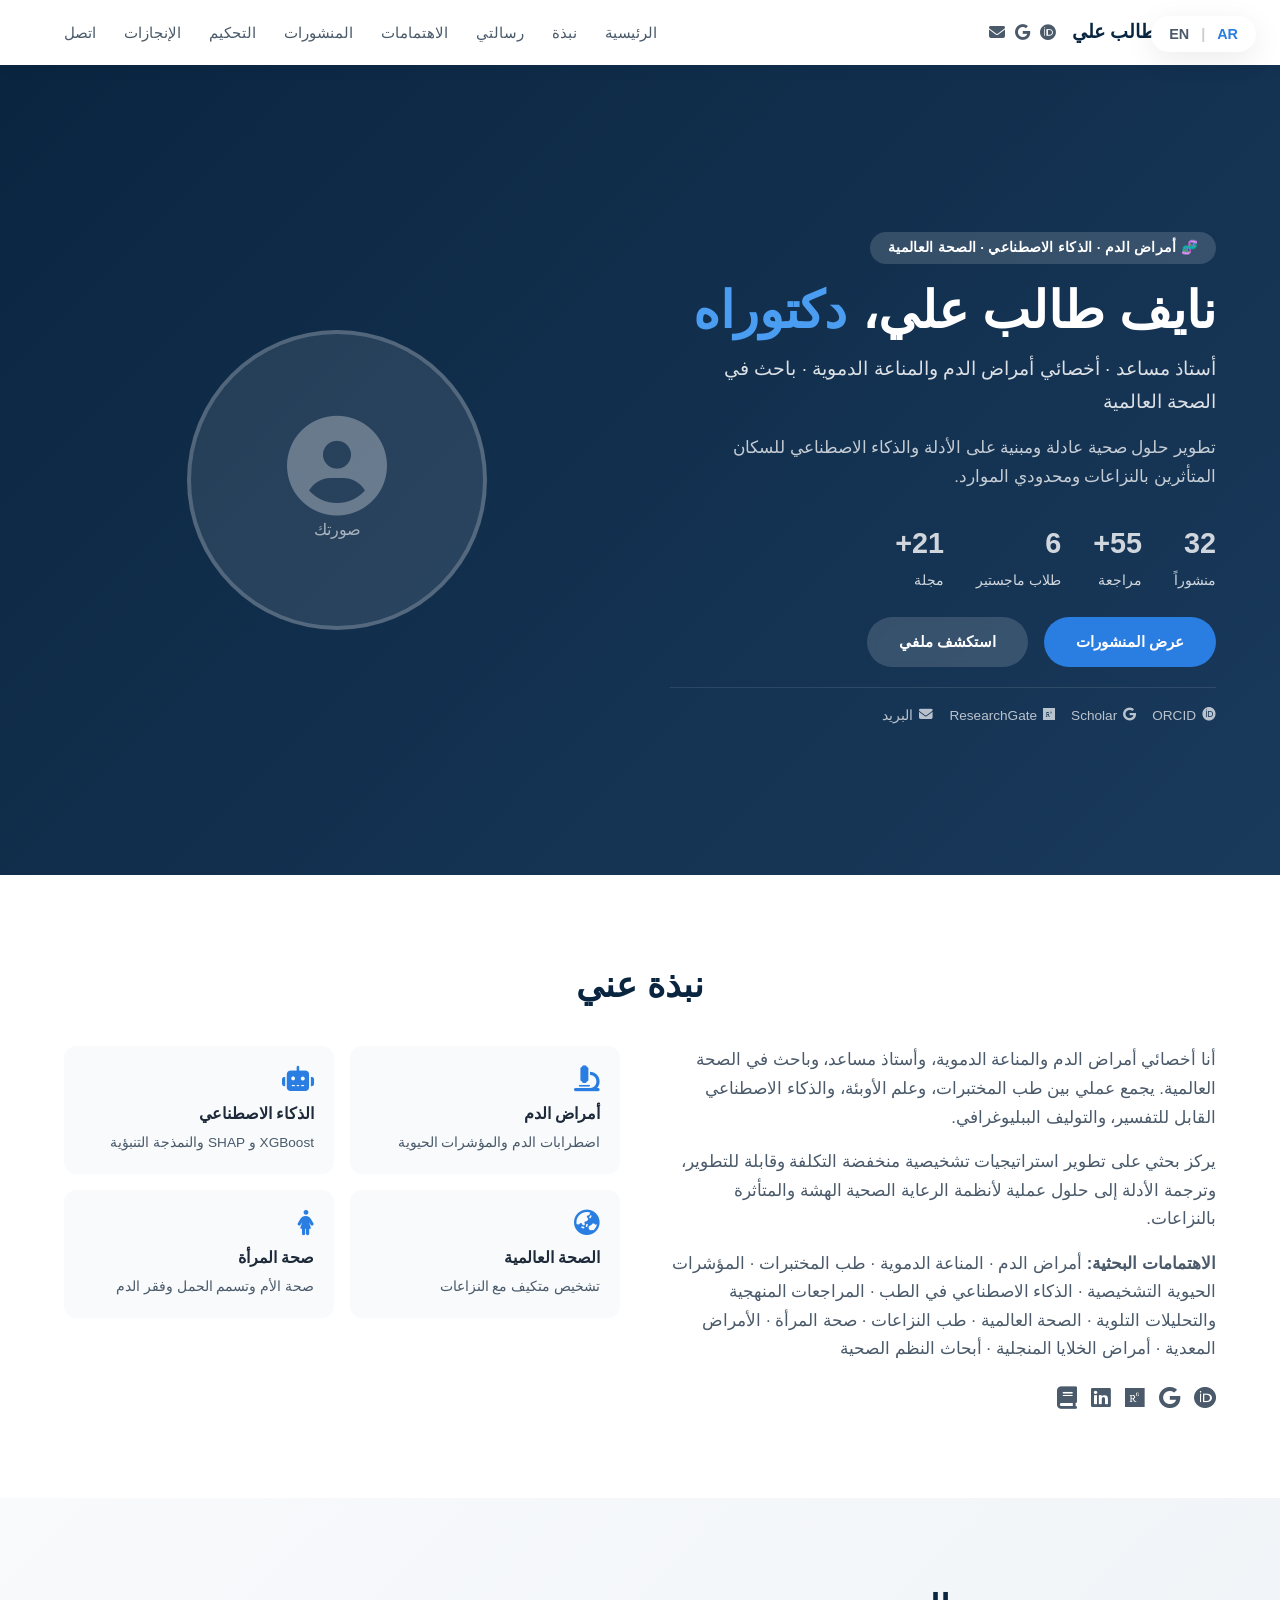
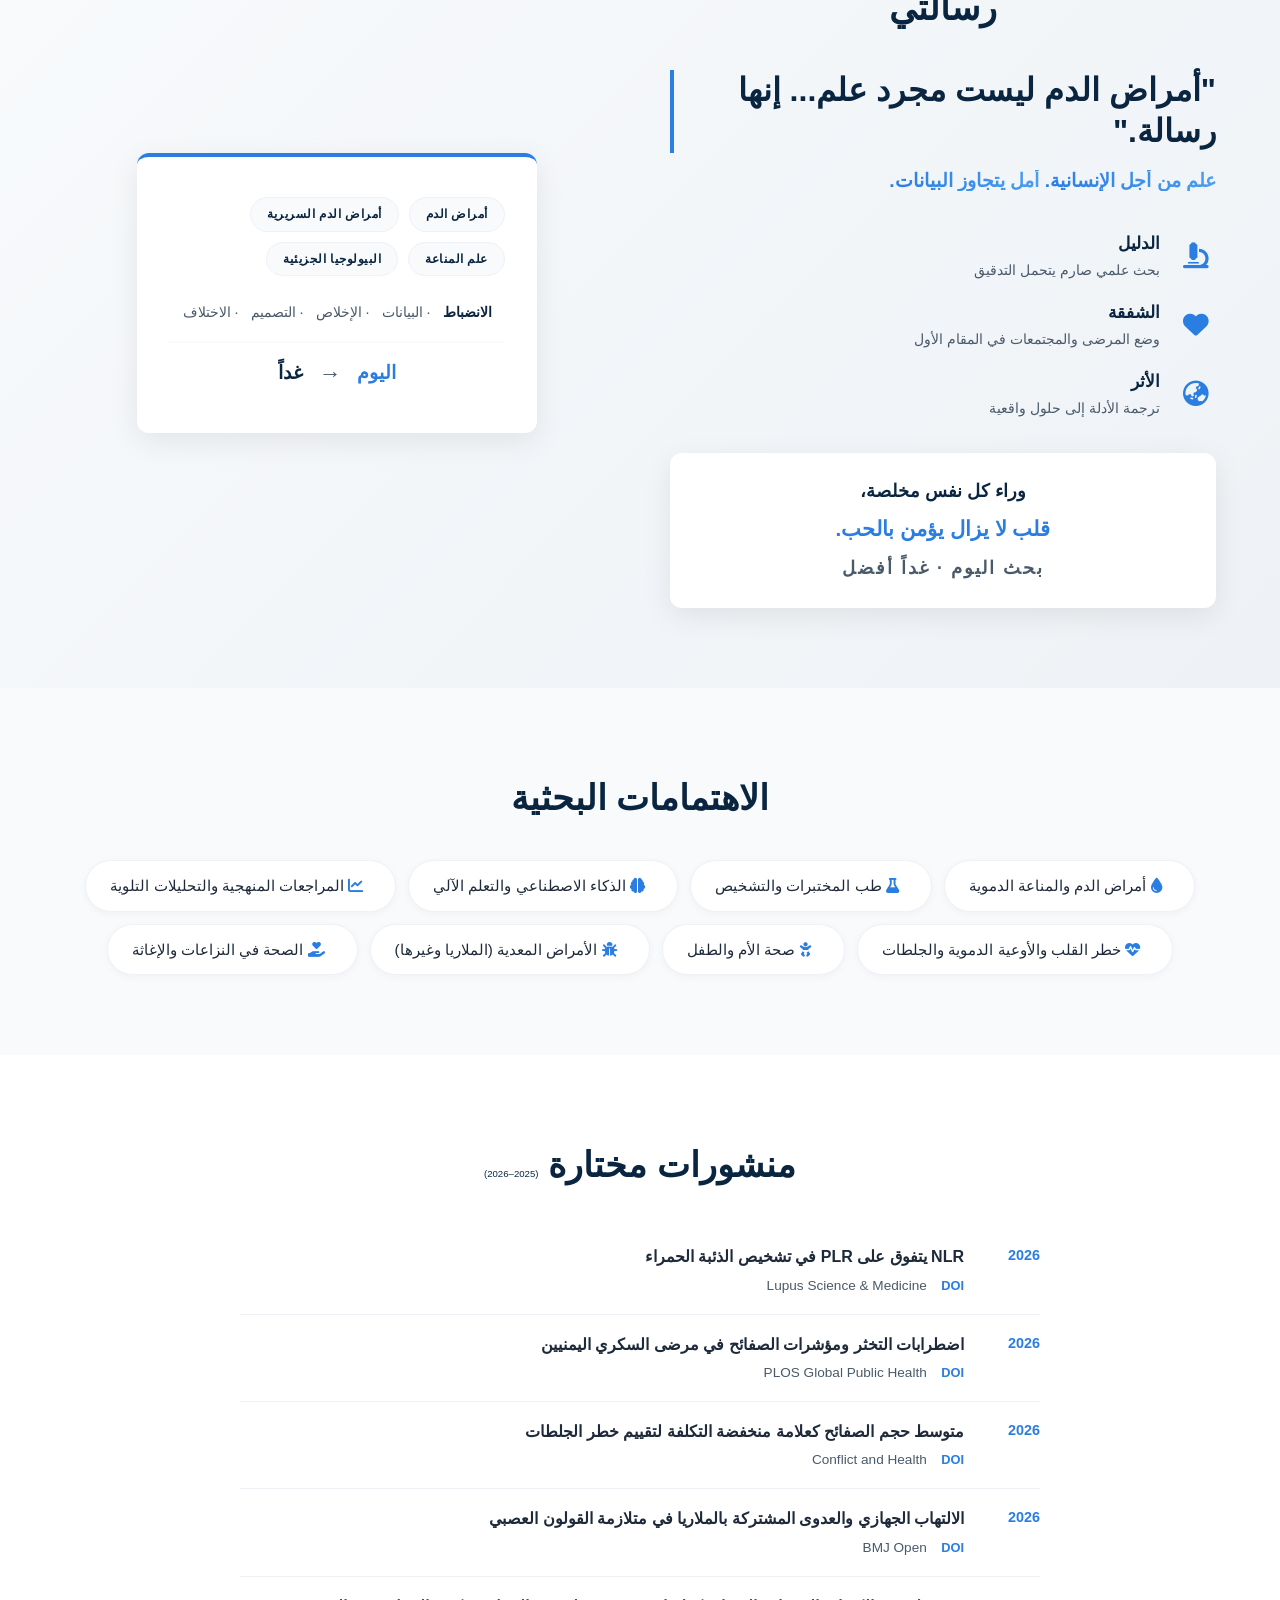
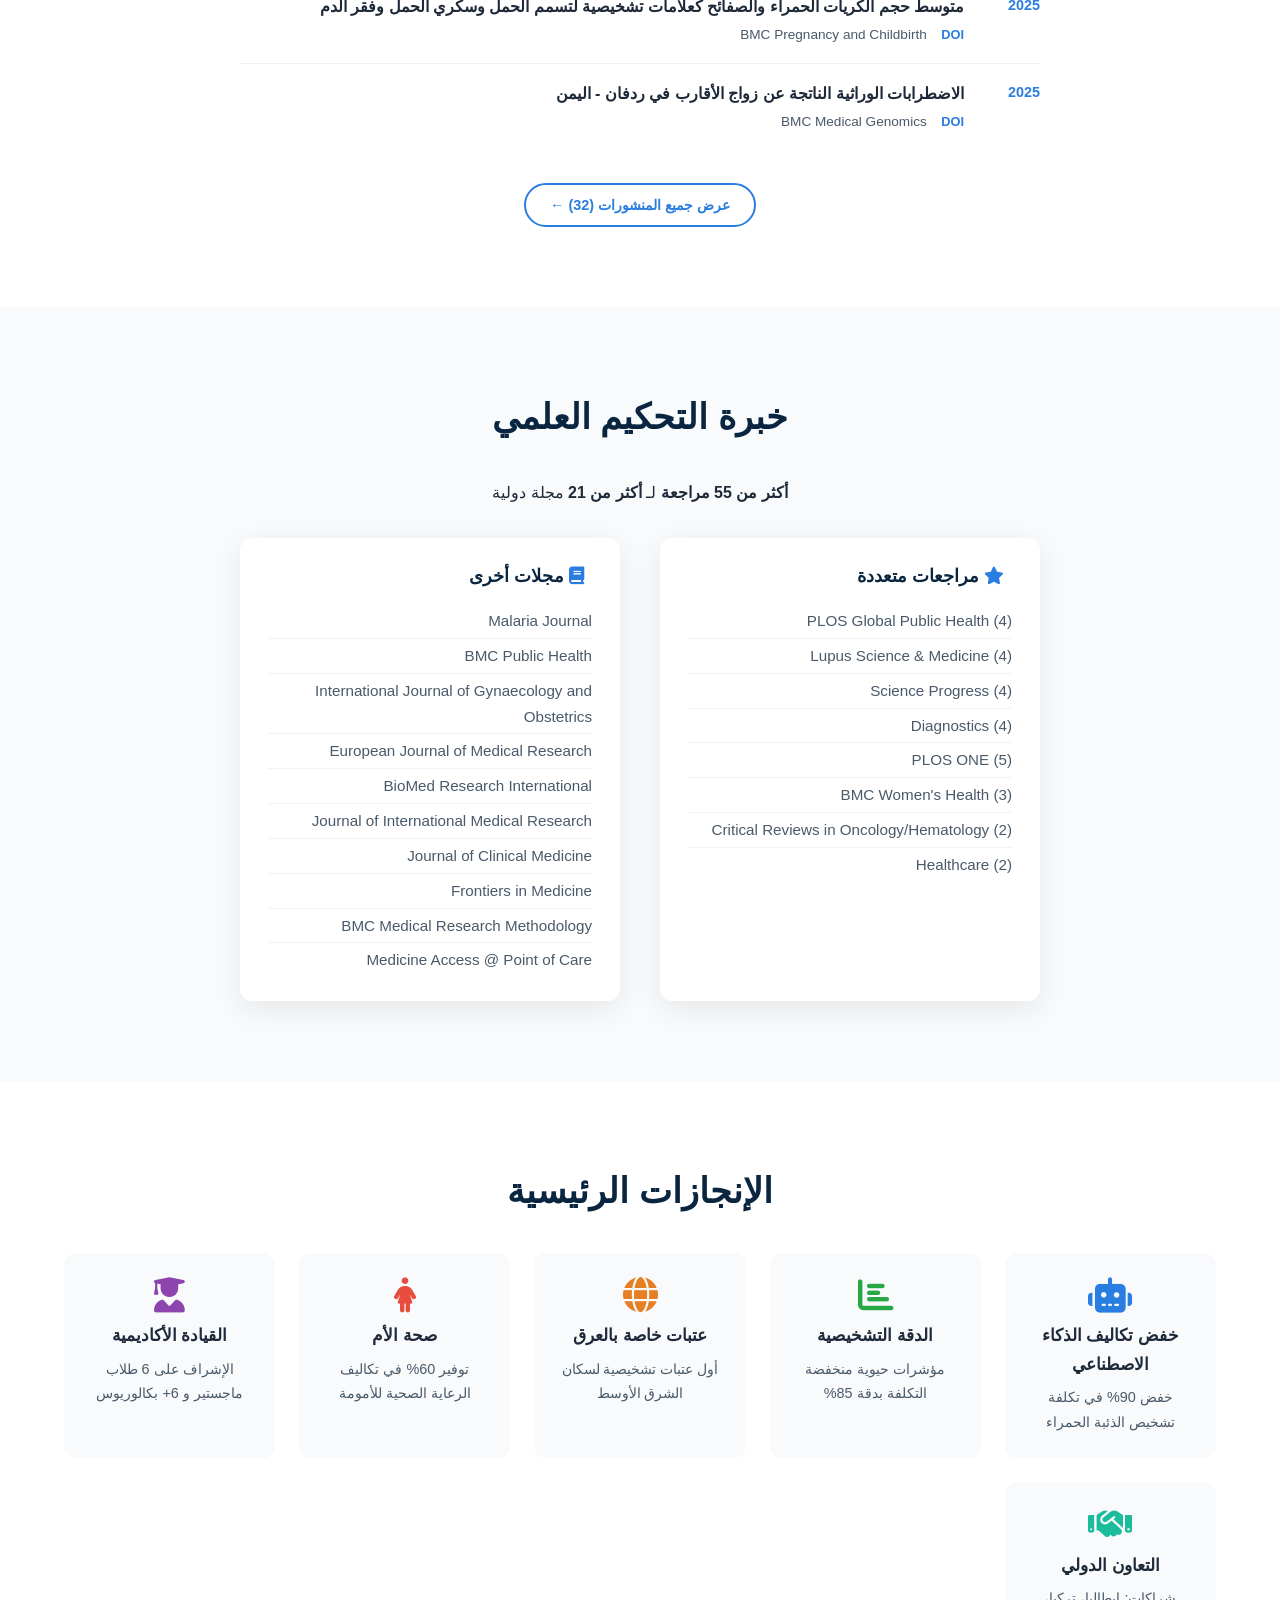
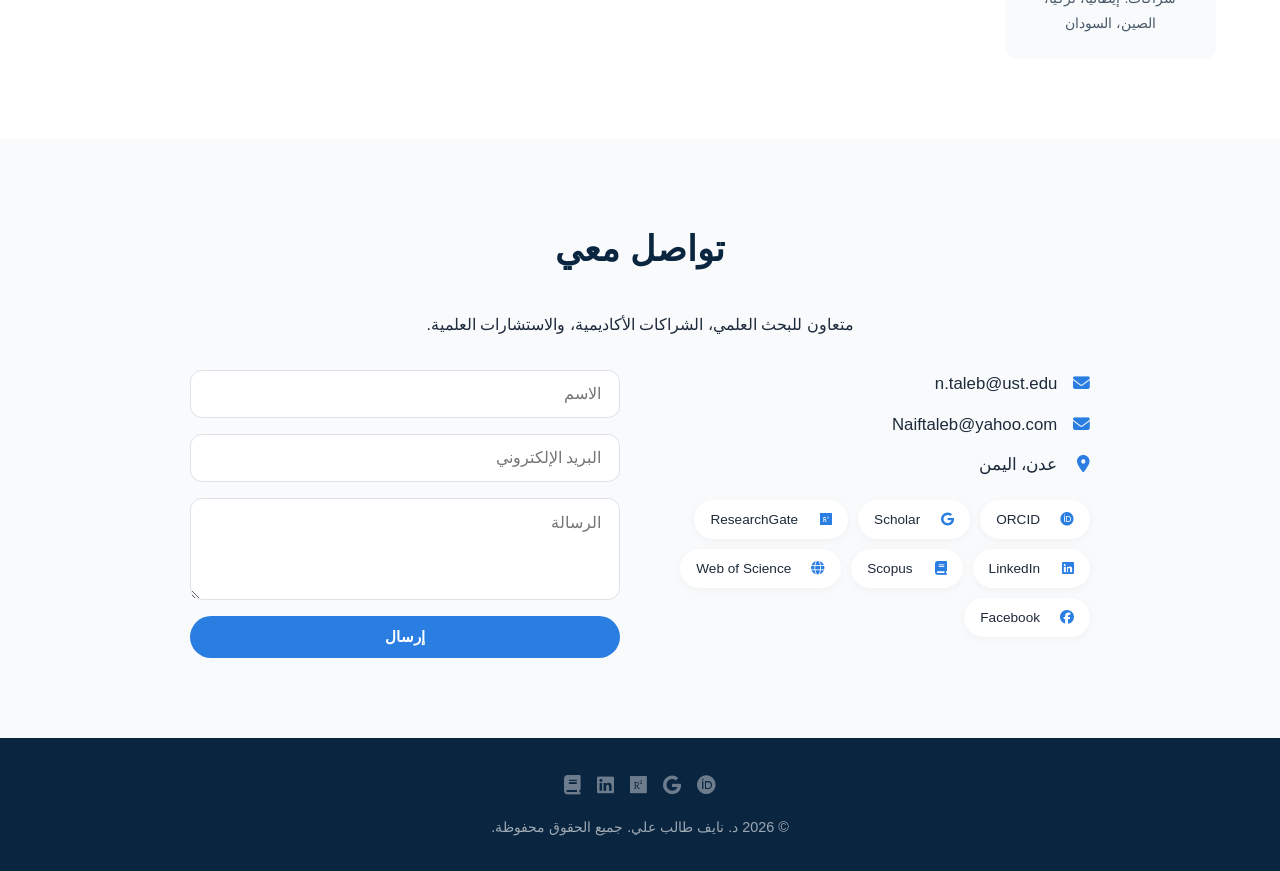
==== ar.html @ 40122215 "Add files via upload" ====
<!DOCTYPE html>
<html lang="ar" dir="rtl">
<head>
    <meta charset="UTF-8" />
    <meta name="viewport" content="width=device-width, initial-scale=1.0"/>
    <title>د. نايف طالب علي | أمراض الدم والذكاء الاصطناعي</title>
    <meta name="description" content="د. نايف طالب علي - أستاذ مساعد، أخصائي أمراض الدم والمناعة الدموية، باحث في الصحة العالمية."/>
    <meta name="keywords" content="أمراض الدم, المناعة الدموية, الذكاء الاصطناعي في الطب, الصحة العالمية, اليمن, طب النزاعات, طب المختبرات"/>
    <link rel="canonical" href="https://naiftalebali.github.io/ar.html"/>
    
    <!-- Font Awesome -->
    <link rel="stylesheet" href="https://cdnjs.cloudflare.com/ajax/libs/font-awesome/6.5.0/css/all.min.css"/>
    <!-- Google Fonts - Arabic -->
    <link href="https://fonts.googleapis.com/css2?family=Cairo:wght@300;400;600;700;800&display=swap" rel="stylesheet"/>
    <link rel="stylesheet" href="style.css"/>
</head>
<body>

    <!-- ===== LANGUAGE SWITCHER ===== -->
    <div class="lang-switcher">
        <a href="index.html">EN</a>
        <span>|</span>
        <a href="ar.html" class="active">AR</a>
    </div>

    <!-- ===== NAVIGATION ===== -->
    <nav class="navbar">
        <div class="container">
            <div class="nav-logo">
                <span class="logo-text">د. نايف طالب علي</span>
                <div class="nav-quick-links">
                    <a href="https://orcid.org/0000-0002-2266-1569" target="_blank" rel="noopener noreferrer" title="ORCID">
                        <i class="fab fa-orcid"></i>
                    </a>
                    <a href="https://scholar.google.com/citations?user=U0sQ_WUAAAJ" target="_blank" rel="noopener noreferrer" title="Google Scholar">
                        <i class="fab fa-google"></i>
                    </a>
                    <a href="mailto:n.taleb@ust.edu" title="البريد الإلكتروني">
                        <i class="fas fa-envelope"></i>
                    </a>
                </div>
            </div>
            <ul class="nav-menu" id="navMenu">
                <li><a href="#home">الرئيسية</a></li>
                <li><a href="#about">نبذة</a></li>
                <li><a href="#mission">رسالتي</a></li>
                <li><a href="#research">الاهتمامات</a></li>
                <li><a href="#publications">المنشورات</a></li>
                <li><a href="#reviewing">التحكيم</a></li>
                <li><a href="#achievements">الإنجازات</a></li>
                <li><a href="#contact">اتصل</a></li>
            </ul>
            <div class="hamburger" id="hamburger">
                <span></span><span></span><span></span>
            </div>
        </div>
    </nav>

    <!-- ===== HERO ===== -->
    <section id="home" class="hero">
        <div class="container hero-grid">
            <div class="hero-text">
                <p class="hero-badge">🧬 أمراض الدم · الذكاء الاصطناعي · الصحة العالمية</p>
                <h1>نايف طالب علي، <span>دكتوراه</span></h1>
                <p class="hero-subtitle">
                    أستاذ مساعد · أخصائي أمراض الدم والمناعة الدموية · باحث في الصحة العالمية
                </p>
                <p class="hero-description">
                    تطوير حلول صحية عادلة ومبنية على الأدلة والذكاء الاصطناعي للسكان المتأثرين بالنزاعات ومحدودي الموارد.
                </p>
                <div class="hero-stats">
                    <div><span>32</span> منشوراً</div>
                    <div><span>55+</span> مراجعة</div>
                    <div><span>6</span> طلاب ماجستير</div>
                    <div><span>21+</span> مجلة</div>
                </div>
                <div class="hero-buttons">
                    <a href="#publications" class="btn btn-primary">عرض المنشورات</a>
                    <a href="#about" class="btn btn-secondary">استكشف ملفي</a>
                </div>
                <!-- Quick Social Links in Hero -->
                <div class="hero-social">
                    <a href="https://orcid.org/0000-0002-2266-1569" target="_blank" rel="noopener noreferrer" title="ORCID">
                        <i class="fab fa-orcid"></i> ORCID
                    </a>
                    <a href="https://scholar.google.com/citations?user=U0sQ_WUAAAJ" target="_blank" rel="noopener noreferrer" title="Google Scholar">
                        <i class="fab fa-google"></i> Scholar
                    </a>
                    <a href="https://www.researchgate.net/profile/Naif-Ali-13" target="_blank" rel="noopener noreferrer" title="ResearchGate">
                        <i class="fab fa-researchgate"></i> ResearchGate
                    </a>
                    <a href="mailto:n.taleb@ust.edu" title="البريد الإلكتروني">
                        <i class="fas fa-envelope"></i> البريد
                    </a>
                </div>
            </div>
            <div class="hero-image">
                <div class="profile-placeholder">
                    <i class="fas fa-user-circle"></i>
                    <p>صورتك</p>
                </div>
            </div>
        </div>
    </section>

    <!-- ===== ABOUT ===== -->
    <section id="about" class="about">
        <div class="container">
            <h2 class="section-title">نبذة عني</h2>
            <div class="about-grid">
                <div class="about-text">
                    <p>
                        أنا أخصائي أمراض الدم والمناعة الدموية، وأستاذ مساعد، وباحث في الصحة العالمية. يجمع عملي بين طب المختبرات، وعلم الأوبئة، والذكاء الاصطناعي القابل للتفسير، والتوليف الببليوغرافي.
                    </p>
                    <p>
                        يركز بحثي على تطوير استراتيجيات تشخيصية منخفضة التكلفة وقابلة للتطوير، وترجمة الأدلة إلى حلول عملية لأنظمة الرعاية الصحية الهشة والمتأثرة بالنزاعات.
                    </p>
                    <p>
                        <strong>الاهتمامات البحثية:</strong> أمراض الدم · المناعة الدموية · طب المختبرات · المؤشرات الحيوية التشخيصية · الذكاء الاصطناعي في الطب · المراجعات المنهجية والتحليلات التلوية · الصحة العالمية · طب النزاعات · صحة المرأة · الأمراض المعدية · أمراض الخلايا المنجلية · أبحاث النظم الصحية
                    </p>
                    <div class="about-social">
                        <a href="https://orcid.org/0000-0002-2266-1569" target="_blank" rel="noopener noreferrer"><i class="fab fa-orcid"></i></a>
                        <a href="https://scholar.google.com/citations?user=U0sQ_WUAAAJ" target="_blank" rel="noopener noreferrer"><i class="fab fa-google"></i></a>
                        <a href="https://www.researchgate.net/profile/Naif-Ali-13" target="_blank" rel="noopener noreferrer"><i class="fab fa-researchgate"></i></a>
                        <a href="https://www.linkedin.com/in/dr-naif-taleb-ali-556918141/" target="_blank" rel="noopener noreferrer"><i class="fab fa-linkedin"></i></a>
                        <a href="https://www.scopus.com/authid/detail.uri?authorId=59981699200" target="_blank" rel="noopener noreferrer"><i class="fas fa-book"></i></a>
                    </div>
                </div>
                <div class="about-cards">
                    <div class="card"><i class="fas fa-microscope"></i><h4>أمراض الدم</h4><p>اضطرابات الدم والمؤشرات الحيوية</p></div>
                    <div class="card"><i class="fas fa-robot"></i><h4>الذكاء الاصطناعي</h4><p>XGBoost و SHAP والنمذجة التنبؤية</p></div>
                    <div class="card"><i class="fas fa-globe-asia"></i><h4>الصحة العالمية</h4><p>تشخيص متكيف مع النزاعات</p></div>
                    <div class="card"><i class="fas fa-female"></i><h4>صحة المرأة</h4><p>صحة الأم وتسمم الحمل وفقر الدم</p></div>
                </div>
            </div>
        </div>
    </section>

    <!-- ===== MISSION SECTION - ARABIC ===== -->
    <section id="mission" class="mission">
        <div class="container">
            <div class="mission-grid">
                <div class="mission-text">
                    <h2 class="section-title">رسالتي</h2>
                    <div class="mission-quote">
                        <blockquote>
                            "أمراض الدم ليست مجرد علم... إنها رسالة."
                        </blockquote>
                        <p class="mission-sub">
                            <span class="highlight">علم من أجل الإنسانية.</span> 
                            <span class="highlight">أمل يتجاوز البيانات.</span>
                        </p>
                    </div>
                    <div class="mission-values">
                        <div class="value-item">
                            <i class="fas fa-microscope"></i>
                            <div>
                                <h4>الدليل</h4>
                                <p>بحث علمي صارم يتحمل التدقيق</p>
                            </div>
                        </div>
                        <div class="value-item">
                            <i class="fas fa-heart"></i>
                            <div>
                                <h4>الشفقة</h4>
                                <p>وضع المرضى والمجتمعات في المقام الأول</p>
                            </div>
                        </div>
                        <div class="value-item">
                            <i class="fas fa-globe-asia"></i>
                            <div>
                                <h4>الأثر</h4>
                                <p>ترجمة الأدلة إلى حلول واقعية</p>
                            </div>
                        </div>
                    </div>
                    <div class="mission-core">
                        <h4>وراء كل نفس مخلصة،</h4>
                        <p class="core-message">قلب لا يزال يؤمن بالحب.</p>
                        <p class="core-tagline"><strong>بحث اليوم · غداً أفضل</strong></p>
                    </div>
                </div>
                <div class="mission-image">
                    <div class="mission-card">
                        <div class="mission-keywords">
                            <span class="keyword">أمراض الدم</span>
                            <span class="keyword">أمراض الدم السريرية</span>
                            <span class="keyword">علم المناعة</span>
                            <span class="keyword">البيولوجيا الجزيئية</span>
                        </div>
                        <div class="mission-principles">
                            <div class="principle-group">
                                <span>الانضباط</span>
                                <span>· البيانات</span>
                                <span>· الإخلاص</span>
                                <span>· التصميم</span>
                                <span>· الاختلاف</span>
                            </div>
                            <div class="principle-group today-tomorrow">
                                <span>اليوم</span>
                                <span>→</span>
                                <span>غداً</span>
                            </div>
                        </div>
                    </div>
                </div>
            </div>
        </div>
    </section>

    <!-- ===== RESEARCH INTERESTS ===== -->
    <section id="research" class="research">
        <div class="container">
            <h2 class="section-title">الاهتمامات البحثية</h2>
            <div class="research-grid">
                <div class="research-item"><i class="fas fa-tint"></i> أمراض الدم والمناعة الدموية</div>
                <div class="research-item"><i class="fas fa-flask"></i> طب المختبرات والتشخيص</div>
                <div class="research-item"><i class="fas fa-brain"></i> الذكاء الاصطناعي والتعلم الآلي</div>
                <div class="research-item"><i class="fas fa-chart-line"></i> المراجعات المنهجية والتحليلات التلوية</div>
                <div class="research-item"><i class="fas fa-heartbeat"></i> خطر القلب والأوعية الدموية والجلطات</div>
                <div class="research-item"><i class="fas fa-baby"></i> صحة الأم والطفل</div>
                <div class="research-item"><i class="fas fa-bug"></i> الأمراض المعدية (الملاريا وغيرها)</div>
                <div class="research-item"><i class="fas fa-hand-holding-heart"></i> الصحة في النزاعات والإغاثة</div>
            </div>
        </div>
    </section>

    <!-- ===== PUBLICATIONS ===== -->
    <section id="publications" class="publications">
        <div class="container">
            <h2 class="section-title">منشورات مختارة <span style="font-size:0.6rem; font-weight:400;">(2025–2026)</span></h2>
            <div class="pub-list">
                <div class="pub-item">
                    <span class="pub-year">2026</span>
                    <div class="pub-details">
                        <strong>NLR يتفوق على PLR في تشخيص الذئبة الحمراء</strong>
                        <span class="pub-journal">Lupus Science &amp; Medicine</span>
                        <a href="https://doi.org/10.1136/lupus-2025-001696" target="_blank" rel="noopener noreferrer">DOI</a>
                    </div>
                </div>
                <div class="pub-item">
                    <span class="pub-year">2026</span>
                    <div class="pub-details">
                        <strong>اضطرابات التخثر ومؤشرات الصفائح في مرضى السكري اليمنيين</strong>
                        <span class="pub-journal">PLOS Global Public Health</span>
                        <a href="https://doi.org/10.1371/journal.pgph.0005173" target="_blank" rel="noopener noreferrer">DOI</a>
                    </div>
                </div>
                <div class="pub-item">
                    <span class="pub-year">2026</span>
                    <div class="pub-details">
                        <strong>متوسط حجم الصفائح كعلامة منخفضة التكلفة لتقييم خطر الجلطات</strong>
                        <span class="pub-journal">Conflict and Health</span>
                        <a href="https://doi.org/10.1186/s13031-026-00754-9" target="_blank" rel="noopener noreferrer">DOI</a>
                    </div>
                </div>
                <div class="pub-item">
                    <span class="pub-year">2026</span>
                    <div class="pub-details">
                        <strong>الالتهاب الجهازي والعدوى المشتركة بالملاريا في متلازمة القولون العصبي</strong>
                        <span class="pub-journal">BMJ Open</span>
                        <a href="https://doi.org/10.1136/bmjopen-2026-116392" target="_blank" rel="noopener noreferrer">DOI</a>
                    </div>
                </div>
                <div class="pub-item">
                    <span class="pub-year">2025</span>
                    <div class="pub-details">
                        <strong>متوسط حجم الكريات الحمراء والصفائح كعلامات تشخيصية لتسمم الحمل وسكري الحمل وفقر الدم</strong>
                        <span class="pub-journal">BMC Pregnancy and Childbirth</span>
                        <a href="https://doi.org/10.1186/s12884-025-07802-x" target="_blank" rel="noopener noreferrer">DOI</a>
                    </div>
                </div>
                <div class="pub-item">
                    <span class="pub-year">2025</span>
                    <div class="pub-details">
                        <strong>الاضطرابات الوراثية الناتجة عن زواج الأقارب في ردفان - اليمن</strong>
                        <span class="pub-journal">BMC Medical Genomics</span>
                        <a href="https://doi.org/10.1186/s12920-025-02267-5" target="_blank" rel="noopener noreferrer">DOI</a>
                    </div>
                </div>
            </div>
            <p style="text-align:center; margin-top:2rem;">
                <a href="#" class="btn btn-outline">عرض جميع المنشورات (32) ←</a>
            </p>
        </div>
    </section>

    <!-- ===== REVIEWING ===== -->
    <section id="reviewing" class="reviewing">
        <div class="container">
            <h2 class="section-title">خبرة التحكيم العلمي</h2>
            <p style="text-align:center; margin-bottom:2rem;">
                <strong>أكثر من 55 مراجعة</strong> لـ <strong>أكثر من 21</strong> مجلة دولية
            </p>
            <div class="review-grid">
                <div class="review-cat">
                    <h4><i class="fas fa-star"></i> مراجعات متعددة</h4>
                    <ul>
                        <li>PLOS Global Public Health (4)</li>
                        <li>Lupus Science &amp; Medicine (4)</li>
                        <li>Science Progress (4)</li>
                        <li>Diagnostics (4)</li>
                        <li>PLOS ONE (5)</li>
                        <li>BMC Women's Health (3)</li>
                        <li>Critical Reviews in Oncology/Hematology (2)</li>
                        <li>Healthcare (2)</li>
                    </ul>
                </div>
                <div class="review-cat">
                    <h4><i class="fas fa-book"></i> مجلات أخرى</h4>
                    <ul>
                        <li>Malaria Journal</li>
                        <li>BMC Public Health</li>
                        <li>International Journal of Gynaecology and Obstetrics</li>
                        <li>European Journal of Medical Research</li>
                        <li>BioMed Research International</li>
                        <li>Journal of International Medical Research</li>
                        <li>Journal of Clinical Medicine</li>
                        <li>Frontiers in Medicine</li>
                        <li>BMC Medical Research Methodology</li>
                        <li>Medicine Access @ Point of Care</li>
                    </ul>
                </div>
            </div>
        </div>
    </section>

    <!-- ===== ACHIEVEMENTS ===== -->
    <section id="achievements" class="achievements">
        <div class="container">
            <h2 class="section-title">الإنجازات الرئيسية</h2>
            <div class="ach-grid">
                <div class="ach-card">
                    <i class="fas fa-robot" style="color:#2a7de1;"></i>
                    <h4>خفض تكاليف الذكاء الاصطناعي</h4>
                    <p>خفض 90% في تكلفة تشخيص الذئبة الحمراء</p>
                </div>
                <div class="ach-card">
                    <i class="fas fa-chart-bar" style="color:#28a745;"></i>
                    <h4>الدقة التشخيصية</h4>
                    <p>مؤشرات حيوية منخفضة التكلفة بدقة 85%</p>
                </div>
                <div class="ach-card">
                    <i class="fas fa-globe" style="color:#e67e22;"></i>
                    <h4>عتبات خاصة بالعرق</h4>
                    <p>أول عتبات تشخيصية لسكان الشرق الأوسط</p>
                </div>
                <div class="ach-card">
                    <i class="fas fa-female" style="color:#e74c3c;"></i>
                    <h4>صحة الأم</h4>
                    <p>توفير 60% في تكاليف الرعاية الصحية للأمومة</p>
                </div>
                <div class="ach-card">
                    <i class="fas fa-user-graduate" style="color:#8e44ad;"></i>
                    <h4>القيادة الأكاديمية</h4>
                    <p>الإشراف على 6 طلاب ماجستير و 6+ بكالوريوس</p>
                </div>
                <div class="ach-card">
                    <i class="fas fa-handshake" style="color:#1abc9c;"></i>
                    <h4>التعاون الدولي</h4>
                    <p>شراكات: إيطاليا، تركيا، الصين، السودان</p>
                </div>
            </div>
        </div>
    </section>

    <!-- ===== CONTACT ===== -->
    <section id="contact" class="contact">
        <div class="container">
            <h2 class="section-title">تواصل معي</h2>
            <p style="text-align:center; margin-bottom:2rem;">
                متعاون للبحث العلمي، الشراكات الأكاديمية، والاستشارات العلمية.
            </p>
            <div class="contact-grid">
                <div class="contact-info">
                    <p>
                        <i class="fas fa-envelope"></i> 
                        <a href="mailto:n.taleb@ust.edu">n.taleb@ust.edu</a>
                    </p>
                    <p>
                        <i class="fas fa-envelope"></i> 
                        <a href="mailto:Naiftaleb@yahoo.com">Naiftaleb@yahoo.com</a>
                    </p>
                    <p>
                        <i class="fas fa-map-marker-alt"></i> 
                        عدن، اليمن
                    </p>
                    <div class="social-links">
                        <a href="https://orcid.org/0000-0002-2266-1569" target="_blank" rel="noopener noreferrer">
                            <i class="fab fa-orcid"></i> ORCID
                        </a>
                        <a href="https://scholar.google.com/citations?user=U0sQ_WUAAAJ" target="_blank" rel="noopener noreferrer">
                            <i class="fab fa-google"></i> Scholar
                        </a>
                        <a href="https://www.researchgate.net/profile/Naif-Ali-13" target="_blank" rel="noopener noreferrer">
                            <i class="fab fa-researchgate"></i> ResearchGate
                        </a>
                        <a href="https://www.linkedin.com/in/dr-naif-taleb-ali-556918141/" target="_blank" rel="noopener noreferrer">
                            <i class="fab fa-linkedin"></i> LinkedIn
                        </a>
                        <a href="https://www.scopus.com/authid/detail.uri?authorId=59981699200" target="_blank" rel="noopener noreferrer">
                            <i class="fas fa-book"></i> Scopus
                        </a>
                        <a href="https://www.webofscience.com/wos/author/record/NEU-6840-2025" target="_blank" rel="noopener noreferrer">
                            <i class="fas fa-globe"></i> Web of Science
                        </a>
                        <a href="https://www.facebook.com/naifaleb" target="_blank" rel="noopener noreferrer">
                            <i class="fab fa-facebook"></i> Facebook
                        </a>
                    </div>
                </div>
                <form class="contact-form" action="#" method="POST">
                    <input type="text" placeholder="الاسم" required/>
                    <input type="email" placeholder="البريد الإلكتروني" required/>
                    <textarea rows="4" placeholder="الرسالة" required></textarea>
                    <button type="submit" class="btn btn-primary">إرسال</button>
                </form>
            </div>
        </div>
    </section>

    <!-- ===== FOOTER ===== -->
    <footer>
        <div class="container">
            <div class="footer-social">
                <a href="https://orcid.org/0000-0002-2266-1569" target="_blank" rel="noopener noreferrer"><i class="fab fa-orcid"></i></a>
                <a href="https://scholar.google.com/citations?user=U0sQ_WUAAAJ" target="_blank" rel="noopener noreferrer"><i class="fab fa-google"></i></a>
                <a href="https://www.researchgate.net/profile/Naif-Ali-13" target="_blank" rel="noopener noreferrer"><i class="fab fa-researchgate"></i></a>
                <a href="https://www.linkedin.com/in/dr-naif-taleb-ali-556918141/" target="_blank" rel="noopener noreferrer"><i class="fab fa-linkedin"></i></a>
                <a href="https://www.scopus.com/authid/detail.uri?authorId=59981699200" target="_blank" rel="noopener noreferrer"><i class="fas fa-book"></i></a>
            </div>
            <p>&copy; <span class="current-year">2026</span> د. نايف طالب علي. جميع الحقوق محفوظة.</p>
        </div>
    </footer>

    <script src="script.js"></script>
</body>
</html>
---- style.css ----
/* ============================================
   RESET & BASE
   ============================================ */
* {
    margin: 0;
    padding: 0;
    box-sizing: border-box;
}

:root {
    --primary: #0a2540;
    --primary-light: #1a3a5c;
    --accent: #2a7de1;
    --accent-light: #4a9df1;
    --text: #1e2a3a;
    --text-light: #4a5a6a;
    --bg: #f8fafc;
    --white: #ffffff;
    --shadow: 0 8px 30px rgba(0, 0, 0, 0.08);
    --radius: 12px;
    --transition: 0.3s ease;
}

html {
    scroll-behavior: smooth;
}

body {
    font-family: 'Inter', -apple-system, sans-serif;
    color: var(--text);
    background: var(--bg);
    line-height: 1.7;
}

body[dir="rtl"],
body[lang="ar"] {
    font-family: 'Cairo', 'Inter', -apple-system, sans-serif;
}

.container {
    max-width: 1200px;
    margin: 0 auto;
    padding: 0 24px;
}

a {
    text-decoration: none;
    color: var(--accent);
}

ul {
    list-style: none;
}

/* ============================================
   LANGUAGE SWITCHER
   ============================================ */
.lang-switcher {
    position: fixed;
    top: 16px;
    right: 24px;
    z-index: 1000;
    background: var(--white);
    padding: 6px 14px;
    border-radius: 30px;
    box-shadow: var(--shadow);
    font-size: 0.9rem;
    font-weight: 600;
}

.lang-switcher a {
    color: var(--text-light);
    padding: 0 4px;
    transition: var(--transition);
}

.lang-switcher a.active {
    color: var(--accent);
}

.lang-switcher a:hover {
    color: var(--accent);
}

.lang-switcher span {
    color: #ccc;
    margin: 0 4px;
}

body[dir="rtl"] .lang-switcher,
body[lang="ar"] .lang-switcher {
    right: auto;
    left: 24px;
}

/* ============================================
   NAVBAR
   ============================================ */
.navbar {
    background: var(--white);
    box-shadow: 0 2px 20px rgba(0, 0, 0, 0.04);
    padding: 16px 0;
    position: sticky;
    top: 0;
    z-index: 999;
}

.navbar .container {
    display: flex;
    justify-content: space-between;
    align-items: center;
}

.nav-logo {
    display: flex;
    align-items: center;
    gap: 16px;
}

.nav-logo .logo-text {
    font-weight: 800;
    font-size: 1.2rem;
    color: var(--primary);
}

.nav-quick-links {
    display: flex;
    gap: 10px;
    font-size: 1rem;
}

.nav-quick-links a {
    color: var(--text-light);
    transition: var(--transition);
}

.nav-quick-links a:hover {
    color: var(--accent);
    transform: scale(1.1);
}

.nav-menu {
    display: flex;
    gap: 28px;
    font-weight: 500;
}

.nav-menu a {
    color: var(--text-light);
    transition: var(--transition);
    font-size: 0.95rem;
}

.nav-menu a:hover {
    color: var(--accent);
}

.nav-menu a.active {
    color: var(--accent);
    font-weight: 700;
    position: relative;
}

.nav-menu a.active::after {
    content: '';
    position: absolute;
    bottom: -4px;
    left: 0;
    right: 0;
    height: 3px;
    background: var(--accent);
    border-radius: 4px;
}

body[dir="rtl"] .nav-menu a.active::after,
body[lang="ar"] .nav-menu a.active::after {
    left: auto;
    right: 0;
}

.hamburger {
    display: none;
    flex-direction: column;
    gap: 5px;
    cursor: pointer;
}

.hamburger span {
    display: block;
    width: 26px;
    height: 3px;
    background: var(--primary);
    border-radius: 4px;
    transition: all 0.3s ease;
}

.hamburger.open span:nth-child(1) {
    transform: rotate(45deg) translate(5px, 5px);
}

.hamburger.open span:nth-child(2) {
    opacity: 0;
}

.hamburger.open span:nth-child(3) {
    transform: rotate(-45deg) translate(5px, -5px);
}

/* ============================================
   HERO
   ============================================ */
.hero {
    padding: 80px 0 60px;
    background: linear-gradient(135deg, var(--primary) 0%, var(--primary-light) 100%);
    color: var(--white);
    min-height: 90vh;
    display: flex;
    align-items: center;
}

.hero-grid {
    display: grid;
    grid-template-columns: 1fr 1fr;
    gap: 60px;
    align-items: center;
}

.hero-badge {
    background: rgba(255, 255, 255, 0.15);
    display: inline-block;
    padding: 4px 18px;
    border-radius: 30px;
    font-size: 0.85rem;
    font-weight: 600;
    letter-spacing: 0.3px;
    margin-bottom: 16px;
}

.hero h1 {
    font-size: 3.2rem;
    font-weight: 800;
    line-height: 1.2;
    margin-bottom: 12px;
}

.hero h1 span {
    color: var(--accent-light);
}

.hero-subtitle {
    font-size: 1.2rem;
    font-weight: 400;
    opacity: 0.85;
    margin-bottom: 16px;
}

.hero-description {
    font-size: 1.05rem;
    opacity: 0.75;
    max-width: 500px;
    margin-bottom: 28px;
}

.hero-stats {
    display: flex;
    gap: 32px;
    margin-bottom: 24px;
    flex-wrap: wrap;
}

.hero-stats div {
    font-size: 0.9rem;
    opacity: 0.8;
}

.hero-stats span {
    font-size: 1.8rem;
    font-weight: 800;
    display: block;
    opacity: 1;
    color: var(--white);
}

.hero-buttons {
    display: flex;
    gap: 16px;
    flex-wrap: wrap;
    margin-bottom: 20px;
}

.hero-social {
    display: flex;
    gap: 16px;
    flex-wrap: wrap;
    padding-top: 16px;
    border-top: 1px solid rgba(255, 255, 255, 0.1);
}

.hero-social a {
    color: rgba(255, 255, 255, 0.7);
    font-size: 0.85rem;
    transition: var(--transition);
    display: flex;
    align-items: center;
    gap: 6px;
}

.hero-social a:hover {
    color: var(--white);
    transform: translateY(-2px);
}

.btn {
    padding: 12px 32px;
    border-radius: 30px;
    font-weight: 600;
    font-size: 0.95rem;
    transition: var(--transition);
    display: inline-block;
    border: none;
    cursor: pointer;
}

.btn-primary {
    background: var(--accent);
    color: var(--white);
}

.btn-primary:hover {
    background: var(--accent-light);
    transform: translateY(-2px);
    box-shadow: 0 8px 24px rgba(42, 125, 225, 0.3);
}

.btn-secondary {
    background: rgba(255, 255, 255, 0.15);
    color: var(--white);
    backdrop-filter: blur(4px);
}

.btn-secondary:hover {
    background: rgba(255, 255, 255, 0.25);
}

.btn-outline {
    border: 2px solid var(--accent);
    color: var(--accent);
    background: transparent;
    padding: 8px 24px;
    border-radius: 30px;
    font-weight: 600;
    font-size: 0.9rem;
    transition: var(--transition);
}

.btn-outline:hover {
    background: var(--accent);
    color: var(--white);
}

/* Hero Image */
.hero-image {
    display: flex;
    justify-content: center;
    align-items: center;
}

.profile-placeholder {
    width: 300px;
    height: 300px;
    border-radius: 50%;
    background: rgba(255, 255, 255, 0.1);
    border: 4px solid rgba(255, 255, 255, 0.2);
    display: flex;
    flex-direction: column;
    align-items: center;
    justify-content: center;
    color: rgba(255, 255, 255, 0.6);
    font-size: 1rem;
}

.profile-placeholder i {
    font-size: 100px;
    opacity: 0.5;
}

/* ============================================
   SECTION TITLE
   ============================================ */
.section-title {
    font-size: 2.2rem;
    font-weight: 700;
    text-align: center;
    margin-bottom: 2rem;
    color: var(--primary);
}

/* ============================================
   ABOUT
   ============================================ */
.about {
    padding: 80px 0;
    background: var(--white);
}

.about-grid {
    display: grid;
    grid-template-columns: 1fr 1fr;
    gap: 40px;
    align-items: start;
}

.about-text p {
    margin-bottom: 16px;
    color: var(--text-light);
    font-size: 1.05rem;
}

.about-social {
    display: flex;
    gap: 14px;
    margin-top: 16px;
}

.about-social a {
    color: var(--text-light);
    font-size: 1.4rem;
    transition: var(--transition);
}

.about-social a:hover {
    color: var(--accent);
    transform: translateY(-2px);
}

.about-cards {
    display: grid;
    grid-template-columns: 1fr 1fr;
    gap: 16px;
}

.about-cards .card {
    background: var(--bg);
    padding: 20px;
    border-radius: var(--radius);
    transition: var(--transition);
}

.about-cards .card:hover {
    transform: translateY(-4px);
    box-shadow: var(--shadow);
}

.about-cards .card i {
    font-size: 1.6rem;
    color: var(--accent);
    margin-bottom: 8px;
}

.about-cards .card h4 {
    font-size: 1rem;
    margin-bottom: 4px;
}

.about-cards .card p {
    font-size: 0.85rem;
    color: var(--text-light);
}

/* ============================================
   MISSION
   ============================================ */
.mission {
    padding: 80px 0;
    background: linear-gradient(135deg, #f8fafc 0%, #eef2f6 100%);
}

.mission-grid {
    display: grid;
    grid-template-columns: 1fr 1fr;
    gap: 60px;
    align-items: center;
}

.mission-quote {
    margin-bottom: 32px;
}

.mission-quote blockquote {
    font-size: 2rem;
    font-weight: 700;
    color: var(--primary);
    line-height: 1.3;
    border-left: 4px solid var(--accent);
    padding-left: 20px;
    margin: 0 0 12px 0;
}

.mission-sub {
    font-size: 1.2rem;
    color: var(--text-light);
}

.mission-sub .highlight {
    background: linear-gradient(90deg, var(--accent), var(--accent-light));
    -webkit-background-clip: text;
    -webkit-text-fill-color: transparent;
    font-weight: 700;
}

.mission-values {
    display: flex;
    flex-direction: column;
    gap: 16px;
    margin: 24px 0 32px;
}

.value-item {
    display: flex;
    align-items: center;
    gap: 16px;
}

.value-item i {
    font-size: 1.6rem;
    color: var(--accent);
    width: 40px;
    text-align: center;
}

.value-item h4 {
    margin: 0;
    font-size: 1.05rem;
    color: var(--primary);
}

.value-item p {
    margin: 0;
    font-size: 0.9rem;
    color: var(--text-light);
}

.mission-core {
    background: var(--white);
    padding: 24px 28px;
    border-radius: var(--radius);
    box-shadow: var(--shadow);
    text-align: center;
}

.mission-core h4 {
    font-size: 1.1rem;
    color: var(--primary);
    margin-bottom: 4px;
}

.mission-core .core-message {
    font-size: 1.3rem;
    font-weight: 600;
    color: var(--accent);
    margin: 4px 0 8px;
}

.mission-core .core-tagline {
    font-size: 1.1rem;
    letter-spacing: 2px;
    color: var(--text-light);
    margin: 0;
}

/* Mission Image / Card */
.mission-image {
    display: flex;
    justify-content: center;
    align-items: center;
}

.mission-card {
    background: var(--white);
    border-radius: var(--radius);
    padding: 40px 32px;
    box-shadow: var(--shadow);
    max-width: 400px;
    width: 100%;
    border-top: 4px solid var(--accent);
}

.mission-keywords {
    display: flex;
    flex-wrap: wrap;
    gap: 10px;
    margin-bottom: 24px;
}

.keyword {
    background: var(--bg);
    padding: 6px 16px;
    border-radius: 20px;
    font-size: 0.75rem;
    font-weight: 700;
    color: var(--primary);
    letter-spacing: 0.5px;
    border: 1px solid #eef2f6;
}

.mission-principles {
    display: flex;
    flex-direction: column;
    gap: 16px;
}

.principle-group {
    display: flex;
    flex-wrap: wrap;
    gap: 4px 12px;
    font-size: 0.9rem;
    color: var(--text-light);
    justify-content: center;
}

.principle-group span:first-child {
    font-weight: 700;
    color: var(--primary);
}

.today-tomorrow {
    display: flex;
    align-items: center;
    justify-content: center;
    gap: 16px;
    font-size: 1.2rem;
    font-weight: 700;
    padding-top: 12px;
    border-top: 2px solid var(--bg);
}

.today-tomorrow span:first-child {
    color: var(--accent);
}

.today-tomorrow span:last-child {
    color: var(--primary);
}

.today-tomorrow span:nth-child(2) {
    color: var(--text-light);
    font-size: 1.4rem;
}

/* RTL for Mission */
body[dir="rtl"] .mission-quote blockquote,
body[lang="ar"] .mission-quote blockquote {
    border-left: none;
    border-right: 4px solid var(--accent);
    padding-left: 0;
    padding-right: 20px;
}

body[dir="rtl"] .value-item,
body[lang="ar"] .value-item {
    direction: rtl;
}

/* ============================================
   RESEARCH
   ============================================ */
.research {
    padding: 80px 0;
    background: var(--bg);
}

.research-grid {
    display: flex;
    flex-wrap: wrap;
    justify-content: center;
    gap: 12px;
}

.research-item {
    background: var(--white);
    padding: 12px 24px;
    border-radius: 30px;
    box-shadow: 0 2px 8px rgba(0, 0, 0, 0.04);
    font-weight: 500;
    font-size: 0.95rem;
    transition: var(--transition);
    border: 1px solid #eef2f6;
}

.research-item:hover {
    border-color: var(--accent);
    transform: translateY(-2px);
    box-shadow: var(--shadow);
}

.research-item i {
    margin-right: 8px;
    color: var(--accent);
}

body[dir="rtl"] .research-item i,
body[lang="ar"] .research-item i {
    margin-right: 0;
    margin-left: 8px;
}

/* ============================================
   PUBLICATIONS
   ============================================ */
.publications {
    padding: 80px 0;
    background: var(--white);
}

.pub-list {
    max-width: 800px;
    margin: 0 auto;
}

.pub-item {
    display: flex;
    align-items: flex-start;
    gap: 16px;
    padding: 16px 0;
    border-bottom: 1px solid #eef2f6;
}

.pub-item:last-child {
    border-bottom: none;
}

.pub-year {
    font-weight: 700;
    color: var(--accent);
    min-width: 60px;
    font-size: 0.9rem;
}

.pub-details strong {
    display: block;
    font-size: 1rem;
}

.pub-journal {
    font-size: 0.85rem;
    color: var(--text-light);
}

.pub-details a {
    font-size: 0.8rem;
    font-weight: 600;
    margin-left: 10px;
}

/* ============================================
   REVIEWING
   ============================================ */
.reviewing {
    padding: 80px 0;
    background: var(--bg);
}

.review-grid {
    display: grid;
    grid-template-columns: 1fr 1fr;
    gap: 40px;
    max-width: 800px;
    margin: 0 auto;
}

.review-cat {
    background: var(--white);
    padding: 24px 28px;
    border-radius: var(--radius);
    box-shadow: var(--shadow);
}

.review-cat h4 {
    font-size: 1.1rem;
    margin-bottom: 12px;
    color: var(--primary);
}

.review-cat h4 i {
    margin-right: 8px;
    color: var(--accent);
}

.review-cat ul li {
    padding: 4px 0;
    border-bottom: 1px solid #f0f2f5;
    font-size: 0.95rem;
    color: var(--text-light);
}

.review-cat ul li:last-child {
    border-bottom: none;
}

body[dir="rtl"] .review-cat h4 i,
body[lang="ar"] .review-cat h4 i {
    margin-right: 0;
    margin-left: 8px;
}

/* ============================================
   ACHIEVEMENTS
   ============================================ */
.achievements {
    padding: 80px 0;
    background: var(--white);
}

.ach-grid {
    display: grid;
    grid-template-columns: repeat(auto-fit, minmax(200px, 1fr));
    gap: 24px;
}

.ach-card {
    background: var(--bg);
    padding: 24px 20px;
    border-radius: var(--radius);
    text-align: center;
    transition: var(--transition);
}

.ach-card:hover {
    transform: translateY(-4px);
    box-shadow: var(--shadow);
}

.ach-card i {
    font-size: 2.2rem;
    margin-bottom: 10px;
}

.ach-card h4 {
    font-size: 1.05rem;
    margin-bottom: 6px;
}

.ach-card p {
    font-size: 0.9rem;
    color: var(--text-light);
}

/* ============================================
   CONTACT
   ============================================ */
.contact {
    padding: 80px 0;
    background: var(--bg);
}

.contact-grid {
    display: grid;
    grid-template-columns: 1fr 1fr;
    gap: 40px;
    max-width: 900px;
    margin: 0 auto;
}

.contact-info p {
    font-size: 1.05rem;
    margin-bottom: 12px;
}

.contact-info i {
    width: 28px;
    color: var(--accent);
}

.contact-info a {
    color: var(--text);
    text-decoration: none;
    transition: var(--transition);
}

.contact-info a:hover {
    color: var(--accent);
    text-decoration: underline;
}

.social-links {
    display: flex;
    flex-wrap: wrap;
    gap: 10px;
    margin-top: 20px;
}

.social-links a {
    background: var(--white);
    padding: 8px 16px;
    border-radius: 30px;
    font-size: 0.85rem;
    font-weight: 500;
    color: var(--text);
    box-shadow: 0 2px 8px rgba(0, 0, 0, 0.04);
    transition: var(--transition);
    display: inline-flex;
    align-items: center;
    gap: 6px;
}

.social-links a:hover {
    background: var(--accent);
    color: var(--white);
    transform: translateY(-2px);
    box-shadow: 0 6px 20px rgba(42, 125, 225, 0.25);
}

.contact-form {
    display: flex;
    flex-direction: column;
    gap: 16px;
}

.contact-form input,
.contact-form textarea {
    padding: 14px 18px;
    border: 1px solid #dde2e8;
    border-radius: var(--radius);
    font-family: inherit;
    font-size: 1rem;
    transition: var(--transition);
    background: var(--white);
}

.contact-form input:focus,
.contact-form textarea:focus {
    outline: none;
    border-color: var(--accent);
    box-shadow: 0 0 0 3px rgba(42, 125, 225, 0.1);
}

/* ============================================
   SCROLL-TO-TOP BUTTON
   ============================================ */
.scroll-top-btn {
    position: fixed;
    bottom: 30px;
    right: 30px;
    width: 50px;
    height: 50px;
    border-radius: 50%;
    background: var(--accent);
    color: var(--white);
    border: none;
    font-size: 1.5rem;
    cursor: pointer;
    box-shadow: 0 4px 15px rgba(42, 125, 225, 0.3);
    transition: all 0.3s ease;
    opacity: 0;
    transform: translateY(20px);
    visibility: hidden;
    z-index: 999;
}

.scroll-top-btn.visible {
    opacity: 1;
    transform: translateY(0);
    visibility: visible;
}

.scroll-top-btn:hover {
    background: var(--accent-light);
    transform: translateY(-3px);
    box-shadow: 0 6px 25px rgba(42, 125, 225, 0.4);
}

body[dir="rtl"] .scroll-top-btn,
body[lang="ar"] .scroll-top-btn {
    right: auto;
    left: 30px;
}

/* ============================================
   FOOTER
   ============================================ */
footer {
    background: var(--primary);
    color: rgba(255, 255, 255, 0.6);
    padding: 32px 0;
    text-align: center;
    font-size: 0.9rem;
}

.footer-social {
    display: flex;
    justify-content: center;
    gap: 16px;
    margin-bottom: 12px;
}

.footer-social a {
    color: rgba(255, 255, 255, 0.4);
    font-size: 1.2rem;
    transition: var(--transition);
}

.footer-social a:hover {
    color: var(--white);
    transform: translateY(-2px);
}

/* ============================================
   MOBILE RESPONSIVE
   ============================================ */
@media (max-width: 992px) {
    .hero-grid {
        grid-template-columns: 1fr;
        text-align: center;
    }
    .hero-description {
        margin: 0 auto 28px;
    }
    .hero-stats {
        justify-content: center;
    }
    .hero-buttons {
        justify-content: center;
    }
    .hero-social {
        justify-content: center;
    }
    .hero-image {
        order: -1;
    }
    .profile-placeholder {
        width: 200px;
        height: 200px;
    }
    .profile-placeholder i {
        font-size: 70px;
    }

    .about-grid {
        grid-template-columns: 1fr;
    }
    .about-cards {
        grid-template-columns: 1fr 1fr;
    }

    .mission-grid {
        grid-template-columns: 1fr;
        gap: 40px;
    }
    .mission-image {
        order: -1;
    }
    .mission-card {
        max-width: 100%;
    }

    .review-grid {
        grid-template-columns: 1fr;
    }

    .contact-grid {
        grid-template-columns: 1fr;
    }

    .nav-menu {
        position: fixed;
        top: 70px;
        left: 0;
        right: 0;
        background: var(--white);
        flex-direction: column;
        padding: 24px;
        gap: 16px;
        box-shadow: var(--shadow);
        transform: translateY(-120%);
        transition: var(--transition);
        text-align: center;
    }
    .nav-menu.active {
        transform: translateY(0);
    }
    .hamburger {
        display: flex;
    }
    .nav-quick-links {
        display: none;
    }
}

@media (max-width: 600px) {
    .hero h1 {
        font-size: 2.2rem;
    }
    .hero-stats {
        gap: 16px;
    }
    .hero-stats span {
        font-size: 1.4rem;
    }
    .section-title {
        font-size: 1.8rem;
    }
    .about-cards {
        grid-template-columns: 1fr;
    }
    .ach-grid {
        grid-template-columns: 1fr 1fr;
    }
    .pub-item {
        flex-direction: column;
        gap: 4px;
    }
    .pub-year {
        min-width: auto;
    }
    .mission-quote blockquote {
        font-size: 1.4rem;
        padding-left: 12px;
    }
    .mission-core .core-message {
        font-size: 1.1rem;
    }
    .mission-keywords {
        justify-content: center;
    }
    .keyword {
        font-size: 0.65rem;
    }
    .social-links {
        justify-content: center;
    }
    .footer-social {
        flex-wrap: wrap;
    }
}
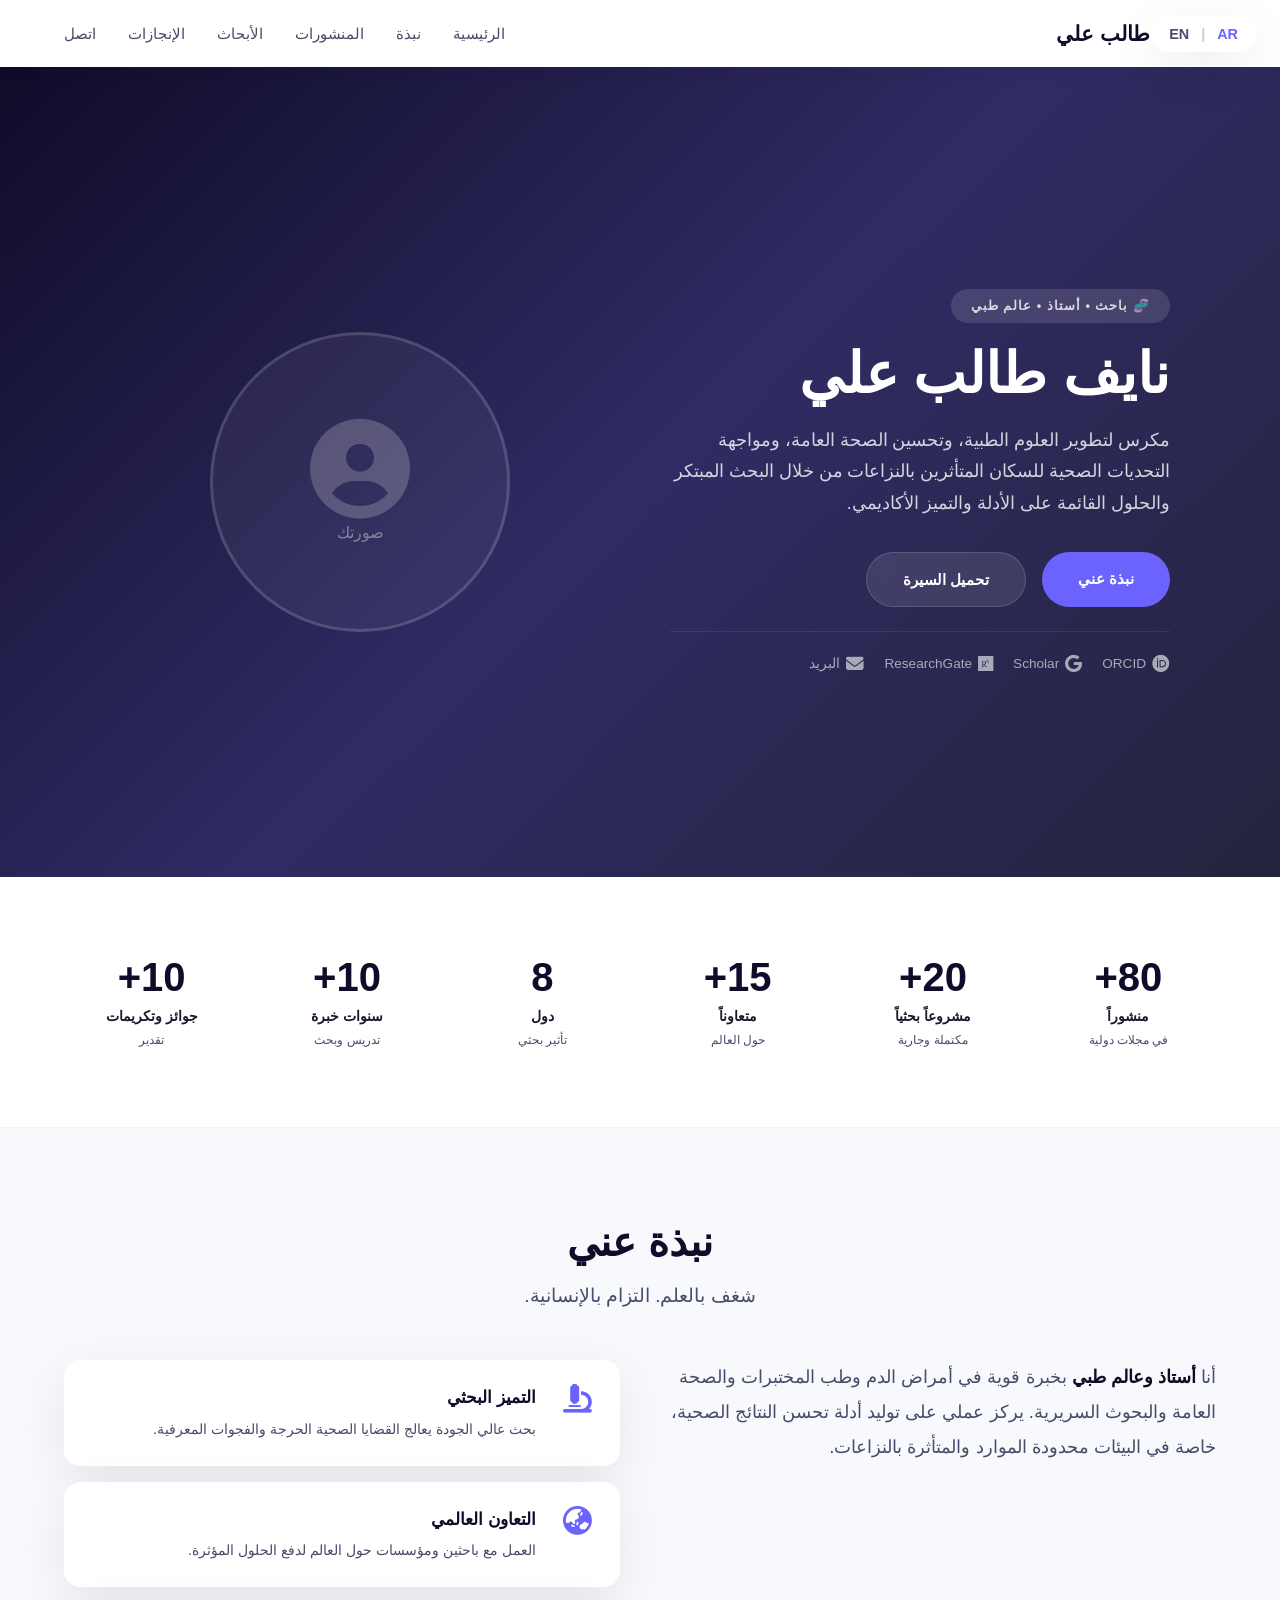
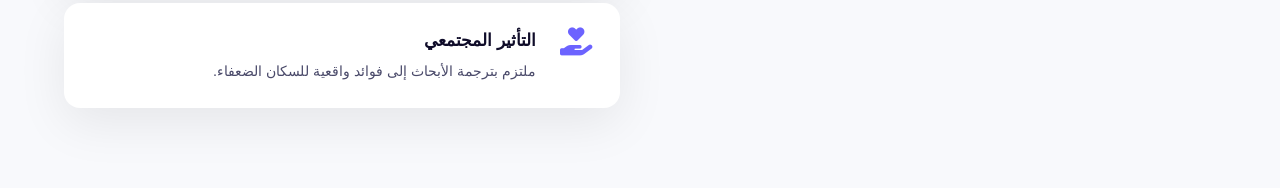
==== commit 48377947: "Add files via upload" ====
--- a/ar.html
+++ b/ar.html
@@ -3,50 +3,29 @@
 <head>
     <meta charset="UTF-8" />
     <meta name="viewport" content="width=device-width, initial-scale=1.0"/>
-    <title>د. نايف طالب علي | أمراض الدم والذكاء الاصطناعي</title>
-    <meta name="description" content="د. نايف طالب علي - أستاذ مساعد، أخصائي أمراض الدم والمناعة الدموية، باحث في الصحة العالمية."/>
-    <meta name="keywords" content="أمراض الدم, المناعة الدموية, الذكاء الاصطناعي في الطب, الصحة العالمية, اليمن, طب النزاعات, طب المختبرات"/>
-    <link rel="canonical" href="https://naiftalebali.github.io/ar.html"/>
-    
-    <!-- Font Awesome -->
+    <title>د. نايف طالب علي | السيرة الأكاديمية</title>
     <link rel="stylesheet" href="https://cdnjs.cloudflare.com/ajax/libs/font-awesome/6.5.0/css/all.min.css"/>
-    <!-- Google Fonts - Arabic -->
-    <link href="https://fonts.googleapis.com/css2?family=Cairo:wght@300;400;600;700;800&display=swap" rel="stylesheet"/>
+    <link href="https://fonts.googleapis.com/css2?family=Cairo:wght@300;400;600;700;800;900&display=swap" rel="stylesheet"/>
     <link rel="stylesheet" href="style.css"/>
 </head>
 <body>
 
-    <!-- ===== LANGUAGE SWITCHER ===== -->
     <div class="lang-switcher">
         <a href="index.html">EN</a>
         <span>|</span>
         <a href="ar.html" class="active">AR</a>
     </div>
 
-    <!-- ===== NAVIGATION ===== -->
     <nav class="navbar">
         <div class="container">
             <div class="nav-logo">
                 <span class="logo-text">د. نايف طالب علي</span>
-                <div class="nav-quick-links">
-                    <a href="https://orcid.org/0000-0002-2266-1569" target="_blank" rel="noopener noreferrer" title="ORCID">
-                        <i class="fab fa-orcid"></i>
-                    </a>
-                    <a href="https://scholar.google.com/citations?user=U0sQ_WUAAAJ" target="_blank" rel="noopener noreferrer" title="Google Scholar">
-                        <i class="fab fa-google"></i>
-                    </a>
-                    <a href="mailto:n.taleb@ust.edu" title="البريد الإلكتروني">
-                        <i class="fas fa-envelope"></i>
-                    </a>
-                </div>
             </div>
             <ul class="nav-menu" id="navMenu">
                 <li><a href="#home">الرئيسية</a></li>
                 <li><a href="#about">نبذة</a></li>
-                <li><a href="#mission">رسالتي</a></li>
-                <li><a href="#research">الاهتمامات</a></li>
                 <li><a href="#publications">المنشورات</a></li>
-                <li><a href="#reviewing">التحكيم</a></li>
+                <li><a href="#research">الأبحاث</a></li>
                 <li><a href="#achievements">الإنجازات</a></li>
                 <li><a href="#contact">اتصل</a></li>
             </ul>
@@ -56,42 +35,23 @@
         </div>
     </nav>
 
-    <!-- ===== HERO ===== -->
     <section id="home" class="hero">
         <div class="container hero-grid">
             <div class="hero-text">
-                <p class="hero-badge">🧬 أمراض الدم · الذكاء الاصطناعي · الصحة العالمية</p>
-                <h1>نايف طالب علي، <span>دكتوراه</span></h1>
-                <p class="hero-subtitle">
-                    أستاذ مساعد · أخصائي أمراض الدم والمناعة الدموية · باحث في الصحة العالمية
+                <p class="hero-badge">🧬 باحث • أستاذ • عالم طبي</p>
+                <h1>نايف طالب علي</h1>
+                <p class="hero-description">
+                    مكرس لتطوير العلوم الطبية، وتحسين الصحة العامة، ومواجهة التحديات الصحية للسكان المتأثرين بالنزاعات من خلال البحث المبتكر والحلول القائمة على الأدلة والتميز الأكاديمي.
                 </p>
-                <p class="hero-description">
-                    تطوير حلول صحية عادلة ومبنية على الأدلة والذكاء الاصطناعي للسكان المتأثرين بالنزاعات ومحدودي الموارد.
-                </p>
-                <div class="hero-stats">
-                    <div><span>32</span> منشوراً</div>
-                    <div><span>55+</span> مراجعة</div>
-                    <div><span>6</span> طلاب ماجستير</div>
-                    <div><span>21+</span> مجلة</div>
+                <div class="hero-buttons">
+                    <a href="#about" class="btn btn-primary">نبذة عني</a>
+                    <a href="#" class="btn btn-secondary">تحميل السيرة</a>
                 </div>
-                <div class="hero-buttons">
-                    <a href="#publications" class="btn btn-primary">عرض المنشورات</a>
-                    <a href="#about" class="btn btn-secondary">استكشف ملفي</a>
-                </div>
-                <!-- Quick Social Links in Hero -->
                 <div class="hero-social">
-                    <a href="https://orcid.org/0000-0002-2266-1569" target="_blank" rel="noopener noreferrer" title="ORCID">
-                        <i class="fab fa-orcid"></i> ORCID
-                    </a>
-                    <a href="https://scholar.google.com/citations?user=U0sQ_WUAAAJ" target="_blank" rel="noopener noreferrer" title="Google Scholar">
-                        <i class="fab fa-google"></i> Scholar
-                    </a>
-                    <a href="https://www.researchgate.net/profile/Naif-Ali-13" target="_blank" rel="noopener noreferrer" title="ResearchGate">
-                        <i class="fab fa-researchgate"></i> ResearchGate
-                    </a>
-                    <a href="mailto:n.taleb@ust.edu" title="البريد الإلكتروني">
-                        <i class="fas fa-envelope"></i> البريد
-                    </a>
+                    <a href="https://orcid.org/0000-0002-2266-1569" target="_blank"><i class="fab fa-orcid"></i> ORCID</a>
+                    <a href="https://scholar.google.com/citations?user=U0sQ_WUAAAJ" target="_blank"><i class="fab fa-google"></i> Scholar</a>
+                    <a href="https://www.researchgate.net/profile/Naif-Ali-13" target="_blank"><i class="fab fa-researchgate"></i> ResearchGate</a>
+                    <a href="mailto:naiftalebali@gmail.com"><i class="fas fa-envelope"></i> البريد</a>
                 </div>
             </div>
             <div class="hero-image">
@@ -103,104 +63,75 @@
         </div>
     </section>
 
-    <!-- ===== ABOUT ===== -->
-    <section id="about" class="about">
+    <section id="stats" class="stats">
         <div class="container">
-            <h2 class="section-title">نبذة عني</h2>
-            <div class="about-grid">
-                <div class="about-text">
-                    <p>
-                        أنا أخصائي أمراض الدم والمناعة الدموية، وأستاذ مساعد، وباحث في الصحة العالمية. يجمع عملي بين طب المختبرات، وعلم الأوبئة، والذكاء الاصطناعي القابل للتفسير، والتوليف الببليوغرافي.
-                    </p>
-                    <p>
-                        يركز بحثي على تطوير استراتيجيات تشخيصية منخفضة التكلفة وقابلة للتطوير، وترجمة الأدلة إلى حلول عملية لأنظمة الرعاية الصحية الهشة والمتأثرة بالنزاعات.
-                    </p>
-                    <p>
-                        <strong>الاهتمامات البحثية:</strong> أمراض الدم · المناعة الدموية · طب المختبرات · المؤشرات الحيوية التشخيصية · الذكاء الاصطناعي في الطب · المراجعات المنهجية والتحليلات التلوية · الصحة العالمية · طب النزاعات · صحة المرأة · الأمراض المعدية · أمراض الخلايا المنجلية · أبحاث النظم الصحية
-                    </p>
-                    <div class="about-social">
-                        <a href="https://orcid.org/0000-0002-2266-1569" target="_blank" rel="noopener noreferrer"><i class="fab fa-orcid"></i></a>
-                        <a href="https://scholar.google.com/citations?user=U0sQ_WUAAAJ" target="_blank" rel="noopener noreferrer"><i class="fab fa-google"></i></a>
-                        <a href="https://www.researchgate.net/profile/Naif-Ali-13" target="_blank" rel="noopener noreferrer"><i class="fab fa-researchgate"></i></a>
-                        <a href="https://www.linkedin.com/in/dr-naif-taleb-ali-556918141/" target="_blank" rel="noopener noreferrer"><i class="fab fa-linkedin"></i></a>
-                        <a href="https://www.scopus.com/authid/detail.uri?authorId=59981699200" target="_blank" rel="noopener noreferrer"><i class="fas fa-book"></i></a>
-                    </div>
+            <div class="stats-grid">
+                <div class="stat-item">
+                    <span class="stat-number">80+</span>
+                    <span class="stat-label">منشوراً</span>
+                    <span class="stat-sub">في مجلات دولية</span>
                 </div>
-                <div class="about-cards">
-                    <div class="card"><i class="fas fa-microscope"></i><h4>أمراض الدم</h4><p>اضطرابات الدم والمؤشرات الحيوية</p></div>
-                    <div class="card"><i class="fas fa-robot"></i><h4>الذكاء الاصطناعي</h4><p>XGBoost و SHAP والنمذجة التنبؤية</p></div>
-                    <div class="card"><i class="fas fa-globe-asia"></i><h4>الصحة العالمية</h4><p>تشخيص متكيف مع النزاعات</p></div>
-                    <div class="card"><i class="fas fa-female"></i><h4>صحة المرأة</h4><p>صحة الأم وتسمم الحمل وفقر الدم</p></div>
+                <div class="stat-item">
+                    <span class="stat-number">20+</span>
+                    <span class="stat-label">مشروعاً بحثياً</span>
+                    <span class="stat-sub">مكتملة وجارية</span>
+                </div>
+                <div class="stat-item">
+                    <span class="stat-number">15+</span>
+                    <span class="stat-label">متعاوناً</span>
+                    <span class="stat-sub">حول العالم</span>
+                </div>
+                <div class="stat-item">
+                    <span class="stat-number">8</span>
+                    <span class="stat-label">دول</span>
+                    <span class="stat-sub">تأثير بحثي</span>
+                </div>
+                <div class="stat-item">
+                    <span class="stat-number">10+</span>
+                    <span class="stat-label">سنوات خبرة</span>
+                    <span class="stat-sub">تدريس وبحث</span>
+                </div>
+                <div class="stat-item">
+                    <span class="stat-number">10+</span>
+                    <span class="stat-label">جوائز وتكريمات</span>
+                    <span class="stat-sub">تقدير</span>
                 </div>
             </div>
         </div>
     </section>
 
-    <!-- ===== MISSION SECTION - ARABIC ===== -->
-    <section id="mission" class="mission">
+    <section id="about" class="about">
         <div class="container">
-            <div class="mission-grid">
-                <div class="mission-text">
-                    <h2 class="section-title">رسالتي</h2>
-                    <div class="mission-quote">
-                        <blockquote>
-                            "أمراض الدم ليست مجرد علم... إنها رسالة."
-                        </blockquote>
-                        <p class="mission-sub">
-                            <span class="highlight">علم من أجل الإنسانية.</span> 
-                            <span class="highlight">أمل يتجاوز البيانات.</span>
-                        </p>
-                    </div>
-                    <div class="mission-values">
-                        <div class="value-item">
-                            <i class="fas fa-microscope"></i>
-                            <div>
-                                <h4>الدليل</h4>
-                                <p>بحث علمي صارم يتحمل التدقيق</p>
-                            </div>
-                        </div>
-                        <div class="value-item">
-                            <i class="fas fa-heart"></i>
-                            <div>
-                                <h4>الشفقة</h4>
-                                <p>وضع المرضى والمجتمعات في المقام الأول</p>
-                            </div>
-                        </div>
-                        <div class="value-item">
-                            <i class="fas fa-globe-asia"></i>
-                            <div>
-                                <h4>الأثر</h4>
-                                <p>ترجمة الأدلة إلى حلول واقعية</p>
-                            </div>
+            <div class="about-header">
+                <h2 class="section-title">نبذة عني</h2>
+                <h3 class="section-subtitle">شغف بالعلم. التزام بالإنسانية.</h3>
+            </div>
+            <div class="about-grid">
+                <div class="about-text">
+                    <p>
+                        أنا <strong>أستاذ وعالم طبي</strong> بخبرة قوية في أمراض الدم وطب المختبرات والصحة العامة والبحوث السريرية. يركز عملي على توليد أدلة تحسن النتائج الصحية، خاصة في البيئات محدودة الموارد والمتأثرة بالنزاعات.
+                    </p>
+                </div>
+                <div class="about-cards">
+                    <div class="card">
+                        <i class="fas fa-microscope"></i>
+                        <div>
+                            <h4>التميز البحثي</h4>
+                            <p>بحث عالي الجودة يعالج القضايا الصحية الحرجة والفجوات المعرفية.</p>
                         </div>
                     </div>
-                    <div class="mission-core">
-                        <h4>وراء كل نفس مخلصة،</h4>
-                        <p class="core-message">قلب لا يزال يؤمن بالحب.</p>
-                        <p class="core-tagline"><strong>بحث اليوم · غداً أفضل</strong></p>
+                    <div class="card">
+                        <i class="fas fa-globe-asia"></i>
+                        <div>
+                            <h4>التعاون العالمي</h4>
+                            <p>العمل مع باحثين ومؤسسات حول العالم لدفع الحلول المؤثرة.</p>
+                        </div>
                     </div>
-                </div>
-                <div class="mission-image">
-                    <div class="mission-card">
-                        <div class="mission-keywords">
-                            <span class="keyword">أمراض الدم</span>
-                            <span class="keyword">أمراض الدم السريرية</span>
-                            <span class="keyword">علم المناعة</span>
-                            <span class="keyword">البيولوجيا الجزيئية</span>
-                        </div>
-                        <div class="mission-principles">
-                            <div class="principle-group">
-                                <span>الانضباط</span>
-                                <span>· البيانات</span>
-                                <span>· الإخلاص</span>
-                                <span>· التصميم</span>
-                                <span>· الاختلاف</span>
-                            </div>
-                            <div class="principle-group today-tomorrow">
-                                <span>اليوم</span>
-                                <span>→</span>
-                                <span>غداً</span>
-                            </div>
+                    <div class="card">
+                        <i class="fas fa-hand-holding-heart"></i>
+                        <div>
+                            <h4>التأثير المجتمعي</h4>
+                            <p>ملتزم بترجمة الأبحاث إلى فوائد واقعية للسكان الضعفاء.</p>
                         </div>
                     </div>
                 </div>
@@ -208,230 +139,7 @@
         </div>
     </section>
 
-    <!-- ===== RESEARCH INTERESTS ===== -->
-    <section id="research" class="research">
-        <div class="container">
-            <h2 class="section-title">الاهتمامات البحثية</h2>
-            <div class="research-grid">
-                <div class="research-item"><i class="fas fa-tint"></i> أمراض الدم والمناعة الدموية</div>
-                <div class="research-item"><i class="fas fa-flask"></i> طب المختبرات والتشخيص</div>
-                <div class="research-item"><i class="fas fa-brain"></i> الذكاء الاصطناعي والتعلم الآلي</div>
-                <div class="research-item"><i class="fas fa-chart-line"></i> المراجعات المنهجية والتحليلات التلوية</div>
-                <div class="research-item"><i class="fas fa-heartbeat"></i> خطر القلب والأوعية الدموية والجلطات</div>
-                <div class="research-item"><i class="fas fa-baby"></i> صحة الأم والطفل</div>
-                <div class="research-item"><i class="fas fa-bug"></i> الأمراض المعدية (الملاريا وغيرها)</div>
-                <div class="research-item"><i class="fas fa-hand-holding-heart"></i> الصحة في النزاعات والإغاثة</div>
-            </div>
-        </div>
-    </section>
-
-    <!-- ===== PUBLICATIONS ===== -->
-    <section id="publications" class="publications">
-        <div class="container">
-            <h2 class="section-title">منشورات مختارة <span style="font-size:0.6rem; font-weight:400;">(2025–2026)</span></h2>
-            <div class="pub-list">
-                <div class="pub-item">
-                    <span class="pub-year">2026</span>
-                    <div class="pub-details">
-                        <strong>NLR يتفوق على PLR في تشخيص الذئبة الحمراء</strong>
-                        <span class="pub-journal">Lupus Science &amp; Medicine</span>
-                        <a href="https://doi.org/10.1136/lupus-2025-001696" target="_blank" rel="noopener noreferrer">DOI</a>
-                    </div>
-                </div>
-                <div class="pub-item">
-                    <span class="pub-year">2026</span>
-                    <div class="pub-details">
-                        <strong>اضطرابات التخثر ومؤشرات الصفائح في مرضى السكري اليمنيين</strong>
-                        <span class="pub-journal">PLOS Global Public Health</span>
-                        <a href="https://doi.org/10.1371/journal.pgph.0005173" target="_blank" rel="noopener noreferrer">DOI</a>
-                    </div>
-                </div>
-                <div class="pub-item">
-                    <span class="pub-year">2026</span>
-                    <div class="pub-details">
-                        <strong>متوسط حجم الصفائح كعلامة منخفضة التكلفة لتقييم خطر الجلطات</strong>
-                        <span class="pub-journal">Conflict and Health</span>
-                        <a href="https://doi.org/10.1186/s13031-026-00754-9" target="_blank" rel="noopener noreferrer">DOI</a>
-                    </div>
-                </div>
-                <div class="pub-item">
-                    <span class="pub-year">2026</span>
-                    <div class="pub-details">
-                        <strong>الالتهاب الجهازي والعدوى المشتركة بالملاريا في متلازمة القولون العصبي</strong>
-                        <span class="pub-journal">BMJ Open</span>
-                        <a href="https://doi.org/10.1136/bmjopen-2026-116392" target="_blank" rel="noopener noreferrer">DOI</a>
-                    </div>
-                </div>
-                <div class="pub-item">
-                    <span class="pub-year">2025</span>
-                    <div class="pub-details">
-                        <strong>متوسط حجم الكريات الحمراء والصفائح كعلامات تشخيصية لتسمم الحمل وسكري الحمل وفقر الدم</strong>
-                        <span class="pub-journal">BMC Pregnancy and Childbirth</span>
-                        <a href="https://doi.org/10.1186/s12884-025-07802-x" target="_blank" rel="noopener noreferrer">DOI</a>
-                    </div>
-                </div>
-                <div class="pub-item">
-                    <span class="pub-year">2025</span>
-                    <div class="pub-details">
-                        <strong>الاضطرابات الوراثية الناتجة عن زواج الأقارب في ردفان - اليمن</strong>
-                        <span class="pub-journal">BMC Medical Genomics</span>
-                        <a href="https://doi.org/10.1186/s12920-025-02267-5" target="_blank" rel="noopener noreferrer">DOI</a>
-                    </div>
-                </div>
-            </div>
-            <p style="text-align:center; margin-top:2rem;">
-                <a href="#" class="btn btn-outline">عرض جميع المنشورات (32) ←</a>
-            </p>
-        </div>
-    </section>
-
-    <!-- ===== REVIEWING ===== -->
-    <section id="reviewing" class="reviewing">
-        <div class="container">
-            <h2 class="section-title">خبرة التحكيم العلمي</h2>
-            <p style="text-align:center; margin-bottom:2rem;">
-                <strong>أكثر من 55 مراجعة</strong> لـ <strong>أكثر من 21</strong> مجلة دولية
-            </p>
-            <div class="review-grid">
-                <div class="review-cat">
-                    <h4><i class="fas fa-star"></i> مراجعات متعددة</h4>
-                    <ul>
-                        <li>PLOS Global Public Health (4)</li>
-                        <li>Lupus Science &amp; Medicine (4)</li>
-                        <li>Science Progress (4)</li>
-                        <li>Diagnostics (4)</li>
-                        <li>PLOS ONE (5)</li>
-                        <li>BMC Women's Health (3)</li>
-                        <li>Critical Reviews in Oncology/Hematology (2)</li>
-                        <li>Healthcare (2)</li>
-                    </ul>
-                </div>
-                <div class="review-cat">
-                    <h4><i class="fas fa-book"></i> مجلات أخرى</h4>
-                    <ul>
-                        <li>Malaria Journal</li>
-                        <li>BMC Public Health</li>
-                        <li>International Journal of Gynaecology and Obstetrics</li>
-                        <li>European Journal of Medical Research</li>
-                        <li>BioMed Research International</li>
-                        <li>Journal of International Medical Research</li>
-                        <li>Journal of Clinical Medicine</li>
-                        <li>Frontiers in Medicine</li>
-                        <li>BMC Medical Research Methodology</li>
-                        <li>Medicine Access @ Point of Care</li>
-                    </ul>
-                </div>
-            </div>
-        </div>
-    </section>
-
-    <!-- ===== ACHIEVEMENTS ===== -->
-    <section id="achievements" class="achievements">
-        <div class="container">
-            <h2 class="section-title">الإنجازات الرئيسية</h2>
-            <div class="ach-grid">
-                <div class="ach-card">
-                    <i class="fas fa-robot" style="color:#2a7de1;"></i>
-                    <h4>خفض تكاليف الذكاء الاصطناعي</h4>
-                    <p>خفض 90% في تكلفة تشخيص الذئبة الحمراء</p>
-                </div>
-                <div class="ach-card">
-                    <i class="fas fa-chart-bar" style="color:#28a745;"></i>
-                    <h4>الدقة التشخيصية</h4>
-                    <p>مؤشرات حيوية منخفضة التكلفة بدقة 85%</p>
-                </div>
-                <div class="ach-card">
-                    <i class="fas fa-globe" style="color:#e67e22;"></i>
-                    <h4>عتبات خاصة بالعرق</h4>
-                    <p>أول عتبات تشخيصية لسكان الشرق الأوسط</p>
-                </div>
-                <div class="ach-card">
-                    <i class="fas fa-female" style="color:#e74c3c;"></i>
-                    <h4>صحة الأم</h4>
-                    <p>توفير 60% في تكاليف الرعاية الصحية للأمومة</p>
-                </div>
-                <div class="ach-card">
-                    <i class="fas fa-user-graduate" style="color:#8e44ad;"></i>
-                    <h4>القيادة الأكاديمية</h4>
-                    <p>الإشراف على 6 طلاب ماجستير و 6+ بكالوريوس</p>
-                </div>
-                <div class="ach-card">
-                    <i class="fas fa-handshake" style="color:#1abc9c;"></i>
-                    <h4>التعاون الدولي</h4>
-                    <p>شراكات: إيطاليا، تركيا، الصين، السودان</p>
-                </div>
-            </div>
-        </div>
-    </section>
-
-    <!-- ===== CONTACT ===== -->
-    <section id="contact" class="contact">
-        <div class="container">
-            <h2 class="section-title">تواصل معي</h2>
-            <p style="text-align:center; margin-bottom:2rem;">
-                متعاون للبحث العلمي، الشراكات الأكاديمية، والاستشارات العلمية.
-            </p>
-            <div class="contact-grid">
-                <div class="contact-info">
-                    <p>
-                        <i class="fas fa-envelope"></i> 
-                        <a href="mailto:n.taleb@ust.edu">n.taleb@ust.edu</a>
-                    </p>
-                    <p>
-                        <i class="fas fa-envelope"></i> 
-                        <a href="mailto:Naiftaleb@yahoo.com">Naiftaleb@yahoo.com</a>
-                    </p>
-                    <p>
-                        <i class="fas fa-map-marker-alt"></i> 
-                        عدن، اليمن
-                    </p>
-                    <div class="social-links">
-                        <a href="https://orcid.org/0000-0002-2266-1569" target="_blank" rel="noopener noreferrer">
-                            <i class="fab fa-orcid"></i> ORCID
-                        </a>
-                        <a href="https://scholar.google.com/citations?user=U0sQ_WUAAAJ" target="_blank" rel="noopener noreferrer">
-                            <i class="fab fa-google"></i> Scholar
-                        </a>
-                        <a href="https://www.researchgate.net/profile/Naif-Ali-13" target="_blank" rel="noopener noreferrer">
-                            <i class="fab fa-researchgate"></i> ResearchGate
-                        </a>
-                        <a href="https://www.linkedin.com/in/dr-naif-taleb-ali-556918141/" target="_blank" rel="noopener noreferrer">
-                            <i class="fab fa-linkedin"></i> LinkedIn
-                        </a>
-                        <a href="https://www.scopus.com/authid/detail.uri?authorId=59981699200" target="_blank" rel="noopener noreferrer">
-                            <i class="fas fa-book"></i> Scopus
-                        </a>
-                        <a href="https://www.webofscience.com/wos/author/record/NEU-6840-2025" target="_blank" rel="noopener noreferrer">
-                            <i class="fas fa-globe"></i> Web of Science
-                        </a>
-                        <a href="https://www.facebook.com/naifaleb" target="_blank" rel="noopener noreferrer">
-                            <i class="fab fa-facebook"></i> Facebook
-                        </a>
-                    </div>
-                </div>
-                <form class="contact-form" action="#" method="POST">
-                    <input type="text" placeholder="الاسم" required/>
-                    <input type="email" placeholder="البريد الإلكتروني" required/>
-                    <textarea rows="4" placeholder="الرسالة" required></textarea>
-                    <button type="submit" class="btn btn-primary">إرسال</button>
-                </form>
-            </div>
-        </div>
-    </section>
-
-    <!-- ===== FOOTER ===== -->
-    <footer>
-        <div class="container">
-            <div class="footer-social">
-                <a href="https://orcid.org/0000-0002-2266-1569" target="_blank" rel="noopener noreferrer"><i class="fab fa-orcid"></i></a>
-                <a href="https://scholar.google.com/citations?user=U0sQ_WUAAAJ" target="_blank" rel="noopener noreferrer"><i class="fab fa-google"></i></a>
-                <a href="https://www.researchgate.net/profile/Naif-Ali-13" target="_blank" rel="noopener noreferrer"><i class="fab fa-researchgate"></i></a>
-                <a href="https://www.linkedin.com/in/dr-naif-taleb-ali-556918141/" target="_blank" rel="noopener noreferrer"><i class="fab fa-linkedin"></i></a>
-                <a href="https://www.scopus.com/authid/detail.uri?authorId=59981699200" target="_blank" rel="noopener noreferrer"><i class="fas fa-book"></i></a>
-            </div>
-            <p>&copy; <span class="current-year">2026</span> د. نايف طالب علي. جميع الحقوق محفوظة.</p>
-        </div>
-    </footer>
+    <!-- بقية الأقسام بنفس نمط النسخة الإنجليزية مع الترجمة -->
 
     <script src="script.js"></script>
 </body>
--- a/style.css
+++ b/style.css
@@ -8,17 +8,18 @@
 }
 
 :root {
-    --primary: #0a2540;
-    --primary-light: #1a3a5c;
-    --accent: #2a7de1;
-    --accent-light: #4a9df1;
-    --text: #1e2a3a;
-    --text-light: #4a5a6a;
-    --bg: #f8fafc;
+    --primary: #0f0c29;
+    --primary-light: #302b63;
+    --primary-dark: #000000;
+    --accent: #6c63ff;
+    --accent-light: #8b83ff;
+    --text: #1a1a2e;
+    --text-light: #4a4a6a;
+    --bg: #f8f9fc;
     --white: #ffffff;
-    --shadow: 0 8px 30px rgba(0, 0, 0, 0.08);
-    --radius: 12px;
-    --transition: 0.3s ease;
+    --shadow: 0 15px 50px rgba(0, 0, 0, 0.08);
+    --radius: 16px;
+    --transition: 0.4s ease;
 }
 
 html {
@@ -30,11 +31,6 @@
     color: var(--text);
     background: var(--bg);
     line-height: 1.7;
-}
-
-body[dir="rtl"],
-body[lang="ar"] {
-    font-family: 'Cairo', 'Inter', -apple-system, sans-serif;
 }
 
 .container {
@@ -87,12 +83,6 @@
     margin: 0 4px;
 }
 
-body[dir="rtl"] .lang-switcher,
-body[lang="ar"] .lang-switcher {
-    right: auto;
-    left: 24px;
-}
-
 /* ============================================
    NAVBAR
    ============================================ */
@@ -111,37 +101,15 @@
     align-items: center;
 }
 
-.nav-logo {
-    display: flex;
-    align-items: center;
-    gap: 16px;
-}
-
 .nav-logo .logo-text {
     font-weight: 800;
-    font-size: 1.2rem;
+    font-size: 1.3rem;
     color: var(--primary);
 }
 
-.nav-quick-links {
-    display: flex;
-    gap: 10px;
-    font-size: 1rem;
-}
-
-.nav-quick-links a {
-    color: var(--text-light);
-    transition: var(--transition);
-}
-
-.nav-quick-links a:hover {
-    color: var(--accent);
-    transform: scale(1.1);
-}
-
 .nav-menu {
     display: flex;
-    gap: 28px;
+    gap: 32px;
     font-weight: 500;
 }
 
@@ -172,12 +140,6 @@
     border-radius: 4px;
 }
 
-body[dir="rtl"] .nav-menu a.active::after,
-body[lang="ar"] .nav-menu a.active::after {
-    left: auto;
-    right: 0;
-}
-
 .hamburger {
     display: none;
     flex-direction: column;
@@ -211,7 +173,7 @@
    ============================================ */
 .hero {
     padding: 80px 0 60px;
-    background: linear-gradient(135deg, var(--primary) 0%, var(--primary-light) 100%);
+    background: linear-gradient(135deg, #0f0c29 0%, #302b63 50%, #24243e 100%);
     color: var(--white);
     min-height: 90vh;
     display: flex;
@@ -226,78 +188,99 @@
 }
 
 .hero-badge {
-    background: rgba(255, 255, 255, 0.15);
+    background: rgba(255, 255, 255, 0.12);
     display: inline-block;
-    padding: 4px 18px;
+    padding: 6px 20px;
     border-radius: 30px;
-    font-size: 0.85rem;
+    font-size: 0.8rem;
     font-weight: 600;
-    letter-spacing: 0.3px;
-    margin-bottom: 16px;
+    letter-spacing: 1px;
+    margin-bottom: 20px;
+    color: rgba(255, 255, 255, 0.8);
 }
 
 .hero h1 {
-    font-size: 3.2rem;
-    font-weight: 800;
-    line-height: 1.2;
-    margin-bottom: 12px;
-}
-
-.hero h1 span {
-    color: var(--accent-light);
-}
-
-.hero-subtitle {
-    font-size: 1.2rem;
-    font-weight: 400;
-    opacity: 0.85;
-    margin-bottom: 16px;
+    font-size: 3.5rem;
+    font-weight: 900;
+    line-height: 1.1;
+    margin-bottom: 20px;
 }
 
 .hero-description {
-    font-size: 1.05rem;
-    opacity: 0.75;
+    font-size: 1.1rem;
+    opacity: 0.8;
     max-width: 500px;
-    margin-bottom: 28px;
-}
-
-.hero-stats {
-    display: flex;
-    gap: 32px;
-    margin-bottom: 24px;
-    flex-wrap: wrap;
-}
-
-.hero-stats div {
-    font-size: 0.9rem;
-    opacity: 0.8;
-}
-
-.hero-stats span {
-    font-size: 1.8rem;
-    font-weight: 800;
-    display: block;
-    opacity: 1;
-    color: var(--white);
+    margin-bottom: 32px;
+    line-height: 1.8;
 }
 
 .hero-buttons {
     display: flex;
     gap: 16px;
     flex-wrap: wrap;
-    margin-bottom: 20px;
-}
-
+    margin-bottom: 24px;
+}
+
+.btn {
+    padding: 14px 36px;
+    border-radius: 30px;
+    font-weight: 600;
+    font-size: 0.95rem;
+    transition: var(--transition);
+    display: inline-block;
+    border: none;
+    cursor: pointer;
+}
+
+.btn-primary {
+    background: var(--accent);
+    color: var(--white);
+}
+
+.btn-primary:hover {
+    background: var(--accent-light);
+    transform: translateY(-3px);
+    box-shadow: 0 10px 30px rgba(108, 99, 255, 0.3);
+}
+
+.btn-secondary {
+    background: rgba(255, 255, 255, 0.1);
+    color: var(--white);
+    backdrop-filter: blur(4px);
+    border: 1px solid rgba(255, 255, 255, 0.15);
+}
+
+.btn-secondary:hover {
+    background: rgba(255, 255, 255, 0.2);
+}
+
+.btn-outline {
+    border: 2px solid var(--accent);
+    color: var(--accent);
+    background: transparent;
+    padding: 10px 28px;
+    border-radius: 30px;
+    font-weight: 600;
+    font-size: 0.9rem;
+    transition: var(--transition);
+}
+
+.btn-outline:hover {
+    background: var(--accent);
+    color: var(--white);
+}
+
+/* Hero Social */
 .hero-social {
     display: flex;
-    gap: 16px;
+    gap: 20px;
     flex-wrap: wrap;
-    padding-top: 16px;
-    border-top: 1px solid rgba(255, 255, 255, 0.1);
+    padding-top: 20px;
+    border-top: 1px solid rgba(255, 255, 255, 0.08);
 }
 
 .hero-social a {
-    color: rgba(255, 255, 255, 0.7);
+    color: rgba(255, 255, 255, 0.6);
     font-size: 0.85rem;
     transition: var(--transition);
     display: flex;
@@ -310,52 +293,8 @@
     transform: translateY(-2px);
 }
 
-.btn {
-    padding: 12px 32px;
-    border-radius: 30px;
-    font-weight: 600;
-    font-size: 0.95rem;
-    transition: var(--transition);
-    display: inline-block;
-    border: none;
-    cursor: pointer;
-}
-
-.btn-primary {
-    background: var(--accent);
-    color: var(--white);
-}
-
-.btn-primary:hover {
-    background: var(--accent-light);
-    transform: translateY(-2px);
-    box-shadow: 0 8px 24px rgba(42, 125, 225, 0.3);
-}
-
-.btn-secondary {
-    background: rgba(255, 255, 255, 0.15);
-    color: var(--white);
-    backdrop-filter: blur(4px);
-}
-
-.btn-secondary:hover {
-    background: rgba(255, 255, 255, 0.25);
-}
-
-.btn-outline {
-    border: 2px solid var(--accent);
-    color: var(--accent);
-    background: transparent;
-    padding: 8px 24px;
-    border-radius: 30px;
-    font-weight: 600;
-    font-size: 0.9rem;
-    transition: var(--transition);
-}
-
-.btn-outline:hover {
-    background: var(--accent);
-    color: var(--white);
+.hero-social a i {
+    font-size: 1.1rem;
 }
 
 /* Hero Image */
@@ -369,13 +308,13 @@
     width: 300px;
     height: 300px;
     border-radius: 50%;
-    background: rgba(255, 255, 255, 0.1);
-    border: 4px solid rgba(255, 255, 255, 0.2);
+    background: rgba(255, 255, 255, 0.05);
+    border: 3px solid rgba(255, 255, 255, 0.15);
     display: flex;
     flex-direction: column;
     align-items: center;
     justify-content: center;
-    color: rgba(255, 255, 255, 0.6);
+    color: rgba(255, 255, 255, 0.4);
     font-size: 1rem;
 }
 
@@ -385,14 +324,64 @@
 }
 
 /* ============================================
+   STATS SECTION
+   ============================================ */
+.stats {
+    padding: 60px 0;
+    background: var(--white);
+    border-bottom: 1px solid #eef2f6;
+}
+
+.stats-grid {
+    display: grid;
+    grid-template-columns: repeat(6, 1fr);
+    gap: 20px;
+    text-align: center;
+}
+
+.stat-item {
+    padding: 16px 8px;
+}
+
+.stat-number {
+    display: block;
+    font-size: 2.5rem;
+    font-weight: 900;
+    color: var(--primary);
+    line-height: 1.2;
+}
+
+.stat-label {
+    display: block;
+    font-size: 0.85rem;
+    font-weight: 600;
+    color: var(--text);
+    margin-top: 4px;
+}
+
+.stat-sub {
+    display: block;
+    font-size: 0.75rem;
+    color: var(--text-light);
+    margin-top: 2px;
+}
+
+/* ============================================
    SECTION TITLE
    ============================================ */
 .section-title {
-    font-size: 2.2rem;
-    font-weight: 700;
+    font-size: 2.5rem;
+    font-weight: 800;
     text-align: center;
-    margin-bottom: 2rem;
     color: var(--primary);
+}
+
+.section-subtitle {
+    text-align: center;
+    font-size: 1.2rem;
+    font-weight: 400;
+    color: var(--text-light);
+    margin-top: 4px;
 }
 
 /* ============================================
@@ -400,7 +389,11 @@
    ============================================ */
 .about {
     padding: 80px 0;
-    background: var(--white);
+    background: var(--bg);
+}
+
+.about-header {
+    margin-bottom: 48px;
 }
 
 .about-grid {
@@ -411,262 +404,61 @@
 }
 
 .about-text p {
-    margin-bottom: 16px;
+    font-size: 1.15rem;
     color: var(--text-light);
-    font-size: 1.05rem;
-}
-
-.about-social {
-    display: flex;
-    gap: 14px;
-    margin-top: 16px;
-}
-
-.about-social a {
-    color: var(--text-light);
-    font-size: 1.4rem;
-    transition: var(--transition);
-}
-
-.about-social a:hover {
-    color: var(--accent);
-    transform: translateY(-2px);
+    line-height: 1.9;
+}
+
+.about-text p strong {
+    color: var(--primary);
 }
 
 .about-cards {
     display: grid;
-    grid-template-columns: 1fr 1fr;
+    grid-template-columns: 1fr;
     gap: 16px;
 }
 
 .about-cards .card {
-    background: var(--bg);
-    padding: 20px;
-    border-radius: var(--radius);
-    transition: var(--transition);
-}
-
-.about-cards .card:hover {
-    transform: translateY(-4px);
-    box-shadow: var(--shadow);
-}
-
-.about-cards .card i {
-    font-size: 1.6rem;
-    color: var(--accent);
-    margin-bottom: 8px;
-}
-
-.about-cards .card h4 {
-    font-size: 1rem;
-    margin-bottom: 4px;
-}
-
-.about-cards .card p {
-    font-size: 0.85rem;
-    color: var(--text-light);
-}
-
-/* ============================================
-   MISSION
-   ============================================ */
-.mission {
-    padding: 80px 0;
-    background: linear-gradient(135deg, #f8fafc 0%, #eef2f6 100%);
-}
-
-.mission-grid {
-    display: grid;
-    grid-template-columns: 1fr 1fr;
-    gap: 60px;
-    align-items: center;
-}
-
-.mission-quote {
-    margin-bottom: 32px;
-}
-
-.mission-quote blockquote {
-    font-size: 2rem;
-    font-weight: 700;
-    color: var(--primary);
-    line-height: 1.3;
-    border-left: 4px solid var(--accent);
-    padding-left: 20px;
-    margin: 0 0 12px 0;
-}
-
-.mission-sub {
-    font-size: 1.2rem;
-    color: var(--text-light);
-}
-
-.mission-sub .highlight {
-    background: linear-gradient(90deg, var(--accent), var(--accent-light));
-    -webkit-background-clip: text;
-    -webkit-text-fill-color: transparent;
-    font-weight: 700;
-}
-
-.mission-values {
-    display: flex;
-    flex-direction: column;
-    gap: 16px;
-    margin: 24px 0 32px;
-}
-
-.value-item {
-    display: flex;
-    align-items: center;
-    gap: 16px;
-}
-
-.value-item i {
-    font-size: 1.6rem;
-    color: var(--accent);
-    width: 40px;
-    text-align: center;
-}
-
-.value-item h4 {
-    margin: 0;
-    font-size: 1.05rem;
-    color: var(--primary);
-}
-
-.value-item p {
-    margin: 0;
-    font-size: 0.9rem;
-    color: var(--text-light);
-}
-
-.mission-core {
     background: var(--white);
     padding: 24px 28px;
     border-radius: var(--radius);
     box-shadow: var(--shadow);
-    text-align: center;
-}
-
-.mission-core h4 {
-    font-size: 1.1rem;
+    transition: var(--transition);
+    display: flex;
+    align-items: flex-start;
+    gap: 16px;
+}
+
+.about-cards .card:hover {
+    transform: translateY(-4px);
+    box-shadow: 0 20px 60px rgba(0, 0, 0, 0.1);
+}
+
+.about-cards .card i {
+    font-size: 1.8rem;
+    color: var(--accent);
+    min-width: 40px;
+}
+
+.about-cards .card h4 {
+    font-size: 1.05rem;
+    margin-bottom: 4px;
     color: var(--primary);
-    margin-bottom: 4px;
-}
-
-.mission-core .core-message {
-    font-size: 1.3rem;
-    font-weight: 600;
-    color: var(--accent);
-    margin: 4px 0 8px;
-}
-
-.mission-core .core-tagline {
-    font-size: 1.1rem;
-    letter-spacing: 2px;
+}
+
+.about-cards .card p {
+    font-size: 0.9rem;
     color: var(--text-light);
     margin: 0;
 }
 
-/* Mission Image / Card */
-.mission-image {
-    display: flex;
-    justify-content: center;
-    align-items: center;
-}
-
-.mission-card {
-    background: var(--white);
-    border-radius: var(--radius);
-    padding: 40px 32px;
-    box-shadow: var(--shadow);
-    max-width: 400px;
-    width: 100%;
-    border-top: 4px solid var(--accent);
-}
-
-.mission-keywords {
-    display: flex;
-    flex-wrap: wrap;
-    gap: 10px;
-    margin-bottom: 24px;
-}
-
-.keyword {
-    background: var(--bg);
-    padding: 6px 16px;
-    border-radius: 20px;
-    font-size: 0.75rem;
-    font-weight: 700;
-    color: var(--primary);
-    letter-spacing: 0.5px;
-    border: 1px solid #eef2f6;
-}
-
-.mission-principles {
-    display: flex;
-    flex-direction: column;
-    gap: 16px;
-}
-
-.principle-group {
-    display: flex;
-    flex-wrap: wrap;
-    gap: 4px 12px;
-    font-size: 0.9rem;
-    color: var(--text-light);
-    justify-content: center;
-}
-
-.principle-group span:first-child {
-    font-weight: 700;
-    color: var(--primary);
-}
-
-.today-tomorrow {
-    display: flex;
-    align-items: center;
-    justify-content: center;
-    gap: 16px;
-    font-size: 1.2rem;
-    font-weight: 700;
-    padding-top: 12px;
-    border-top: 2px solid var(--bg);
-}
-
-.today-tomorrow span:first-child {
-    color: var(--accent);
-}
-
-.today-tomorrow span:last-child {
-    color: var(--primary);
-}
-
-.today-tomorrow span:nth-child(2) {
-    color: var(--text-light);
-    font-size: 1.4rem;
-}
-
-/* RTL for Mission */
-body[dir="rtl"] .mission-quote blockquote,
-body[lang="ar"] .mission-quote blockquote {
-    border-left: none;
-    border-right: 4px solid var(--accent);
-    padding-left: 0;
-    padding-right: 20px;
-}
-
-body[dir="rtl"] .value-item,
-body[lang="ar"] .value-item {
-    direction: rtl;
-}
-
 /* ============================================
    RESEARCH
    ============================================ */
 .research {
     padding: 80px 0;
-    background: var(--bg);
+    background: var(--white);
 }
 
 .research-grid {
@@ -677,10 +469,9 @@
 }
 
 .research-item {
-    background: var(--white);
-    padding: 12px 24px;
+    background: var(--bg);
+    padding: 14px 28px;
     border-radius: 30px;
-    box-shadow: 0 2px 8px rgba(0, 0, 0, 0.04);
     font-weight: 500;
     font-size: 0.95rem;
     transition: var(--transition);
@@ -698,18 +489,12 @@
     color: var(--accent);
 }
 
-body[dir="rtl"] .research-item i,
-body[lang="ar"] .research-item i {
-    margin-right: 0;
-    margin-left: 8px;
-}
-
 /* ============================================
    PUBLICATIONS
    ============================================ */
 .publications {
     padding: 80px 0;
-    background: var(--white);
+    background: var(--bg);
 }
 
 .pub-list {
@@ -721,7 +506,7 @@
     display: flex;
     align-items: flex-start;
     gap: 16px;
-    padding: 16px 0;
+    padding: 18px 0;
     border-bottom: 1px solid #eef2f6;
 }
 
@@ -753,57 +538,6 @@
 }
 
 /* ============================================
-   REVIEWING
-   ============================================ */
-.reviewing {
-    padding: 80px 0;
-    background: var(--bg);
-}
-
-.review-grid {
-    display: grid;
-    grid-template-columns: 1fr 1fr;
-    gap: 40px;
-    max-width: 800px;
-    margin: 0 auto;
-}
-
-.review-cat {
-    background: var(--white);
-    padding: 24px 28px;
-    border-radius: var(--radius);
-    box-shadow: var(--shadow);
-}
-
-.review-cat h4 {
-    font-size: 1.1rem;
-    margin-bottom: 12px;
-    color: var(--primary);
-}
-
-.review-cat h4 i {
-    margin-right: 8px;
-    color: var(--accent);
-}
-
-.review-cat ul li {
-    padding: 4px 0;
-    border-bottom: 1px solid #f0f2f5;
-    font-size: 0.95rem;
-    color: var(--text-light);
-}
-
-.review-cat ul li:last-child {
-    border-bottom: none;
-}
-
-body[dir="rtl"] .review-cat h4 i,
-body[lang="ar"] .review-cat h4 i {
-    margin-right: 0;
-    margin-left: 8px;
-}
-
-/* ============================================
    ACHIEVEMENTS
    ============================================ */
 .achievements {
@@ -813,13 +547,13 @@
 
 .ach-grid {
     display: grid;
-    grid-template-columns: repeat(auto-fit, minmax(200px, 1fr));
+    grid-template-columns: repeat(auto-fit, minmax(220px, 1fr));
     gap: 24px;
 }
 
 .ach-card {
     background: var(--bg);
-    padding: 24px 20px;
+    padding: 28px 20px;
     border-radius: var(--radius);
     text-align: center;
     transition: var(--transition);
@@ -831,8 +565,8 @@
 }
 
 .ach-card i {
-    font-size: 2.2rem;
-    margin-bottom: 10px;
+    font-size: 2.5rem;
+    margin-bottom: 12px;
 }
 
 .ach-card h4 {
@@ -879,7 +613,6 @@
 
 .contact-info a:hover {
     color: var(--accent);
-    text-decoration: underline;
 }
 
 .social-links {
@@ -891,7 +624,7 @@
 
 .social-links a {
     background: var(--white);
-    padding: 8px 16px;
+    padding: 8px 18px;
     border-radius: 30px;
     font-size: 0.85rem;
     font-weight: 500;
@@ -907,7 +640,6 @@
     background: var(--accent);
     color: var(--white);
     transform: translateY(-2px);
-    box-shadow: 0 6px 20px rgba(42, 125, 225, 0.25);
 }
 
 .contact-form {
@@ -931,7 +663,7 @@
 .contact-form textarea:focus {
     outline: none;
     border-color: var(--accent);
-    box-shadow: 0 0 0 3px rgba(42, 125, 225, 0.1);
+    box-shadow: 0 0 0 3px rgba(108, 99, 255, 0.1);
 }
 
 /* ============================================
@@ -949,7 +681,7 @@
     border: none;
     font-size: 1.5rem;
     cursor: pointer;
-    box-shadow: 0 4px 15px rgba(42, 125, 225, 0.3);
+    box-shadow: 0 4px 15px rgba(108, 99, 255, 0.3);
     transition: all 0.3s ease;
     opacity: 0;
     transform: translateY(20px);
@@ -966,13 +698,6 @@
 .scroll-top-btn:hover {
     background: var(--accent-light);
     transform: translateY(-3px);
-    box-shadow: 0 6px 25px rgba(42, 125, 225, 0.4);
-}
-
-body[dir="rtl"] .scroll-top-btn,
-body[lang="ar"] .scroll-top-btn {
-    right: auto;
-    left: 30px;
 }
 
 /* ============================================
@@ -981,7 +706,7 @@
 footer {
     background: var(--primary);
     color: rgba(255, 255, 255, 0.6);
-    padding: 32px 0;
+    padding: 40px 0;
     text-align: center;
     font-size: 0.9rem;
 }
@@ -989,23 +714,23 @@
 .footer-social {
     display: flex;
     justify-content: center;
-    gap: 16px;
-    margin-bottom: 12px;
+    gap: 20px;
+    margin-bottom: 16px;
 }
 
 .footer-social a {
     color: rgba(255, 255, 255, 0.4);
-    font-size: 1.2rem;
+    font-size: 1.3rem;
     transition: var(--transition);
 }
 
 .footer-social a:hover {
     color: var(--white);
-    transform: translateY(-2px);
-}
-
-/* ============================================
-   MOBILE RESPONSIVE
+    transform: translateY(-3px);
+}
+
+/* ============================================
+   RESPONSIVE
    ============================================ */
 @media (max-width: 992px) {
     .hero-grid {
@@ -1013,10 +738,7 @@
         text-align: center;
     }
     .hero-description {
-        margin: 0 auto 28px;
-    }
-    .hero-stats {
-        justify-content: center;
+        margin: 0 auto 32px;
     }
     .hero-buttons {
         justify-content: center;
@@ -1035,25 +757,12 @@
         font-size: 70px;
     }
 
+    .stats-grid {
+        grid-template-columns: repeat(3, 1fr);
+        gap: 16px;
+    }
+
     .about-grid {
-        grid-template-columns: 1fr;
-    }
-    .about-cards {
-        grid-template-columns: 1fr 1fr;
-    }
-
-    .mission-grid {
-        grid-template-columns: 1fr;
-        gap: 40px;
-    }
-    .mission-image {
-        order: -1;
-    }
-    .mission-card {
-        max-width: 100%;
-    }
-
-    .review-grid {
         grid-template-columns: 1fr;
     }
 
@@ -1081,26 +790,25 @@
     .hamburger {
         display: flex;
     }
-    .nav-quick-links {
-        display: none;
-    }
 }
 
 @media (max-width: 600px) {
     .hero h1 {
         font-size: 2.2rem;
     }
-    .hero-stats {
-        gap: 16px;
-    }
-    .hero-stats span {
-        font-size: 1.4rem;
-    }
     .section-title {
         font-size: 1.8rem;
     }
-    .about-cards {
-        grid-template-columns: 1fr;
+    .stats-grid {
+        grid-template-columns: repeat(2, 1fr);
+    }
+    .stat-number {
+        font-size: 1.8rem;
+    }
+    .about-cards .card {
+        flex-direction: column;
+        text-align: center;
+        align-items: center;
     }
     .ach-grid {
         grid-template-columns: 1fr 1fr;
@@ -1112,23 +820,7 @@
     .pub-year {
         min-width: auto;
     }
-    .mission-quote blockquote {
-        font-size: 1.4rem;
-        padding-left: 12px;
-    }
-    .mission-core .core-message {
-        font-size: 1.1rem;
-    }
-    .mission-keywords {
-        justify-content: center;
-    }
-    .keyword {
-        font-size: 0.65rem;
-    }
     .social-links {
         justify-content: center;
     }
-    .footer-social {
-        flex-wrap: wrap;
-    }
 }
